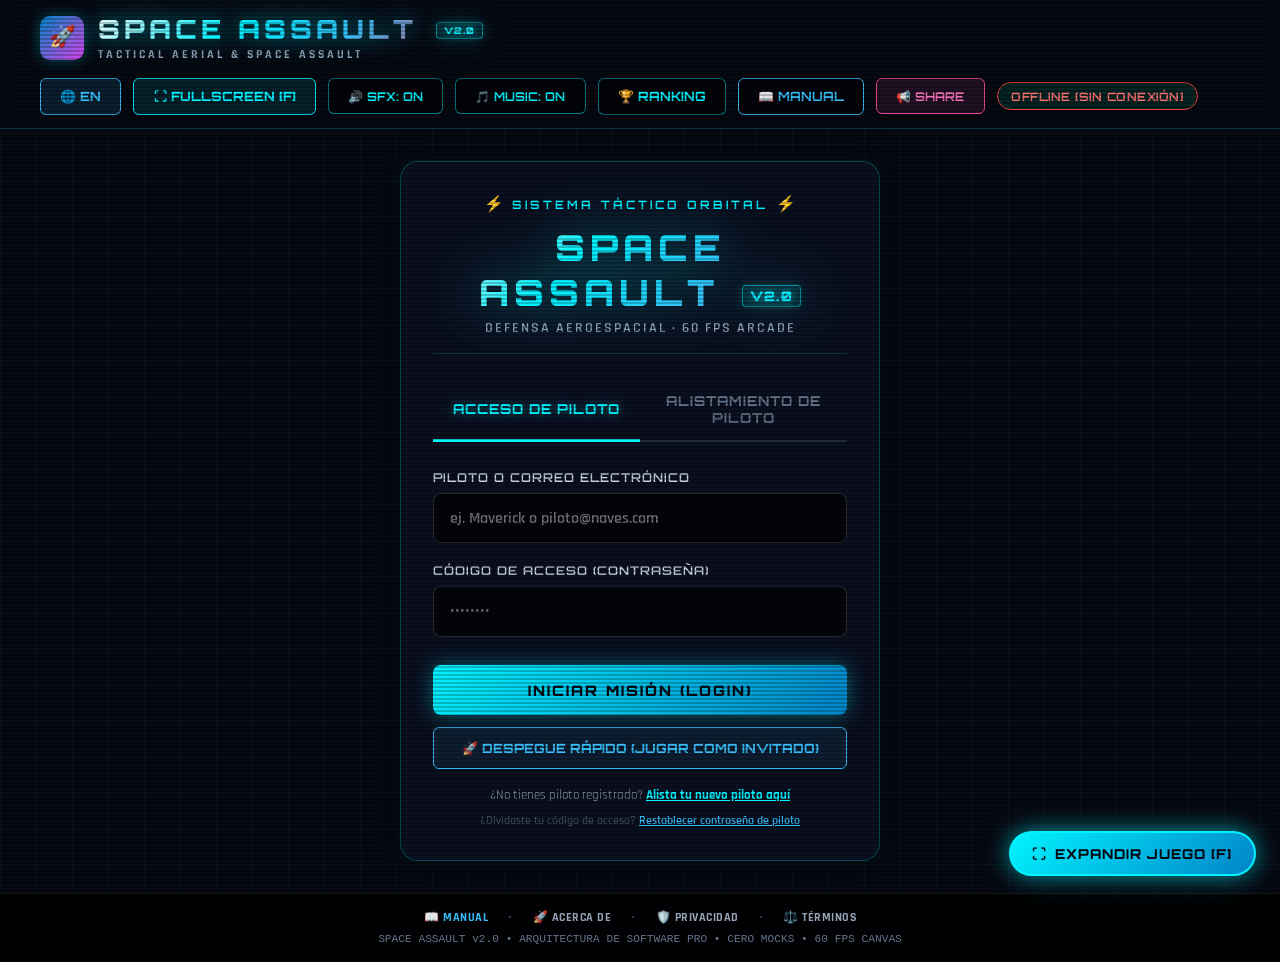
==== frontend/index.html @ 699cbadd "fix(crazygames): clean asset paths without query strings, hide external ads and login on CrazyGames," ====
<!DOCTYPE html>
<html lang="es">
<head>
  <meta charset="UTF-8">
  <meta name="viewport" content="width=device-width, initial-scale=1.0">
  <title>Space Assault v2.0 - Tactical Aerial & Space Combat</title>
  
  <!-- Redes publicitarias externas (AdSense y Monetag: estrictamente condicionadas a dominio propio, NUNCA en CrazyGames) -->
  <script type="text/javascript">
    (function() {
      var isOwnSite = window.location.hostname.includes("onrender.com") || 
                      window.location.hostname === "localhost" || 
                      window.location.hostname === "127.0.0.1";
      if (!isOwnSite) return;

      // 1. Google AdSense dinámico (solo en web propia)
      var sAd = document.createElement("script");
      sAd.async = true;
      sAd.src = "https://pagead2.googlesyndication.com/pagead/js/adsbygoogle.js?client=ca-pub-6261859133501243";
      sAd.crossOrigin = "anonymous";
      document.head.appendChild(sAd);

      // 2. Monetag SDK Programático con cola asíncrona (solo en web propia)
      function initMonetagHandler(zoneId) {
        var sdkName = "show_" + zoneId;
        var queue = [];
        var isLoaded = false;

        window[sdkName] = function(options) {
          if (typeof window[sdkName + "_raw"] === "function") {
            return window[sdkName + "_raw"](options);
          }
          return new Promise(function(resolve, reject) {
            if (isLoaded && typeof window[sdkName + "_raw"] !== "function") {
              return reject(new Error("Monetag no disponible"));
            }
            queue.push([options, resolve, reject]);
          });
        };

        var script = document.createElement("script");
        script.src = "https://yoszi.com/sdk.js";
        script.dataset.zone = zoneId;
        script.dataset.sdk = sdkName + "_raw";
        script.async = true;
        script.setAttribute("data-cfasync", "false");

        var onDone = function() {
          isLoaded = true;
          var rawFn = window[sdkName + "_raw"];
          while (queue.length > 0) {
            var item = queue.shift();
            if (typeof rawFn === "function") {
              rawFn(item[0]).then(item[1]).catch(item[2]);
            } else {
              item[2](new Error("Monetag no listo"));
            }
          }
        };

        script.addEventListener("load", onDone);
        script.addEventListener("error", onDone);
        document.head.appendChild(script);
      }

      initMonetagHandler("12128966");

      var sMulti = document.createElement("script");
      sMulti.src = "https://quge5.com/88/tag.min.js";
      sMulti.dataset.zone = "302008";
      sMulti.async = true;
      sMulti.setAttribute("data-cfasync", "false");
      document.head.appendChild(sMulti);

      var sVig = document.createElement("script");
      sVig.src = "https://n6wxm.com/vignette.min.js";
      sVig.dataset.zone = "12128966";
      sVig.async = true;
      sVig.setAttribute("data-cfasync", "false");
      document.head.appendChild(sVig);
    })();
  </script>

  <!-- Estilos Sci-Fi Arcade 100% autosuficientes (Ruta relativa estática limpia sin query params) -->
  <link rel="stylesheet" href="css/style.css">

  <!-- CrazyGames HTML5 SDK v3 Oficial (Detección estática inmediata requerida por CrazyGames QA) -->
  <script src="https://sdk.crazygames.com/crazygames-sdk-v3.js"></script>
  <script type="text/javascript">
    window.addEventListener("DOMContentLoaded", async function() {
      if (window.CrazyGames && window.CrazyGames.SDK) {
        try {
          await window.CrazyGames.SDK.init();
          console.log("[CrazyGames SDK v3] Inicializado exitosamente.");
        } catch (e) {
          console.log("[CrazyGames SDK v3] Inicialización en entorno de prueba:", e);
        }
      }
    });
  </script>

  <!-- GameDistribution HTML5 SDK Oficial (Solo activo en la red de GameDistribution o embebidos externos) -->
  <script type="text/javascript">
    (function() {
      var isOwnSite = window.location.hostname.includes("onrender.com") || 
                      window.location.hostname === "localhost" || 
                      window.location.hostname === "127.0.0.1";
      var isCrazyGames = window.location.hostname.includes("crazygames") || 
                         window.location.search.includes("cg=1");
      
      // En GameDistribution activamos el SDK de GD (nunca en CrazyGames ni web propia)
      if (!isOwnSite && !isCrazyGames && (window.location.search.includes("gd=1") || window.location.hostname.includes("gamedistribution"))) {
        window["GD_OPTIONS"] = {
          "gameId": "d49c747be6564b50b1e93571d8b0ad58",
          "onEvent": function(event) {
            switch (event.name) {
              case "SDK_GAME_START":
                console.log("[GameDistribution] Reanudar audio y juego");
                break;
              case "SDK_GAME_PAUSE":
                console.log("[GameDistribution] Pausar juego durante anuncio");
                break;
              case "SDK_READY":
                console.log("[GameDistribution] SDK listo");
                break;
            }
          }
        };
        (function(d, s, id) {
          var js, fjs = d.getElementsByTagName(s)[0];
          if (d.getElementById(id)) return;
          js = d.createElement(s);
          js.id = id;
          js.src = "https://html5.api.gamedistribution.com/main.min.js";
          fjs.parentNode.insertBefore(js, fjs);
        }(document, 'script', 'gamedistribution-jssdk'));
      }
    })();
  </script>
</head>
<body>
  <div class="scanlines"></div>

  <!-- Header / Barra Superior -->
  <header class="main-header">
    <div class="header-inner">
      <div class="brand-wrapper">
        <div class="brand-icon">🚀</div>
        <div>
          <h1 class="brand-title">SPACE ASSAULT <span class="game-version-badge">v2.0</span></h1>
          <p class="brand-subtitle">TACTICAL AERIAL & SPACE ASSAULT</p>
        </div>
      </div>

      <div class="header-actions">
        <button id="btn-lang-toggle" class="btn-cyber-outline" style="border-color: #38bdf8; color: #38bdf8; font-weight: 800; background: rgba(56, 189, 248, 0.12);" title="Switch Language / Cambiar Idioma">
          🌐 <span id="current-lang-text">EN</span>
        </button>
        <button id="btn-fullscreen-header" class="btn-cyber-outline" style="border-color: #00f3ff; color: #00f3ff; font-weight: 800; background: rgba(0, 243, 255, 0.1);" title="Toggle Fullscreen (Key F or F11)" data-i18n="btn_fullscreen">
          ⛶ FULLSCREEN [F]
        </button>
        <button id="btn-audio-toggle" class="btn-cyber-outline" style="font-size: 0.75rem;" title="Toggle SFX">
          🔊 SFX: ON
        </button>
        <button id="btn-music-toggle" class="btn-cyber-outline" style="font-size: 0.75rem;" title="Toggle Music">
          🎵 MUSIC: ON
        </button>
        <button id="btn-open-leaderboard" class="btn-cyber-outline" data-i18n="btn_leaderboard">
          🏆 RANKING
        </button>
        <button id="btn-open-help" class="btn-cyber-outline" style="border-color: #38bdf8; color: #38bdf8;" title="Tactical Manual & Architecture" data-i18n="btn_help">
          📖 MANUAL
        </button>
        <button id="btn-open-share" class="btn-cyber-outline" style="border-color: #ec4899; color: #f472b6; font-size: 0.75rem; font-weight: 700; background: rgba(236, 72, 153, 0.12);" title="Share Space Assault" data-i18n="btn_share">
          📢 SHARE
        </button>
        <span id="server-status-badge" class="badge-status" data-i18n="server_online">
          ONLINE [READY]
        </span>
      </div>
    </div>
  </header>

  <!-- Contenido Central -->
  <main class="main-content">

    <!-- Notificador de Alertas -->
    <div id="alert-box" class="alert-box alert-error hidden">
      <span style="font-size: 1.25rem;">⚠️</span>
      <span id="alert-message">Mensaje del sistema</span>
    </div>

    <!-- VISTA 1: Formularios de Login y Registro -->
    <section id="auth-container" class="cyber-card cyber-card-auth">
      <!-- Banner Titular Elegante Space Assault -->
      <div style="text-align: center; margin-bottom: 1.5rem; padding-bottom: 1rem; border-bottom: 1px solid rgba(0, 243, 255, 0.15);">
        <div style="display: inline-flex; align-items: center; gap: 0.5rem; margin-bottom: 0.35rem;">
          <span style="font-size: 1rem; color: #00f3ff;">⚡</span>
          <span style="font-family: 'Orbitron', monospace; font-size: 0.72rem; letter-spacing: 3px; color: #00f3ff; text-transform: uppercase; font-weight: 700;">SISTEMA TÁCTICO ORBITAL</span>
          <span style="font-size: 1rem; color: #00f3ff;">⚡</span>
        </div>
        <h2 style="font-family: 'Orbitron', monospace; font-size: 2.25rem; font-weight: 900; letter-spacing: 5px; text-transform: uppercase; background: linear-gradient(135deg, #ffffff 0%, #00f3ff 35%, #38bdf8 70%, #f43f5e 100%); -webkit-background-clip: text; -webkit-text-fill-color: transparent; filter: drop-shadow(0 0 25px rgba(0, 243, 255, 0.55)); margin: 0.25rem 0;">
          SPACE ASSAULT <span class="game-version-badge" style="font-size: 0.82rem; vertical-align: middle;">v1.7</span>
        </h2>
        <p style="font-family: 'Rajdhani', sans-serif; font-size: 0.9rem; color: #94a3b8; letter-spacing: 2px; font-weight: 600;">
          DEFENSA AEROESPACIAL · 60 FPS ARCADE
        </p>
      </div>

      <div class="tabs-header">
        <button id="tab-login" class="tab-btn active">Acceso de Piloto</button>
        <button id="tab-register" class="tab-btn">Alistamiento de Piloto</button>
      </div>

      <!-- Formulario Login -->
      <form id="form-login">
        <div class="form-group">
          <label class="form-label" for="login-identifier">Piloto o Correo Electrónico</label>
          <input 
            type="text" 
            id="login-identifier" 
            class="form-input" 
            required 
            placeholder="ej. Maverick o piloto@naves.com"
          >
        </div>

        <div class="form-group">
          <label class="form-label" for="login-password">Código de Acceso (Contraseña)</label>
          <input 
            type="password" 
            id="login-password" 
            class="form-input" 
            required 
            placeholder="••••••••"
          >
        </div>

        <button type="submit" class="btn-cyber-primary" style="margin-top: 0.5rem;">
          INICIAR MISIÓN (LOGIN)
        </button>

        <button type="button" id="btn-guest-play" class="btn-cyber-outline" style="border-color: #38bdf8; color: #38bdf8; width: 100%; margin-top: 0.75rem; padding: 0.75rem; font-weight: 800; background: rgba(56, 189, 248, 0.08);" title="Jugar directamente como Cadete Invitado sin registro">
          🚀 DESPEGUE RÁPIDO (JUGAR COMO INVITADO)
        </button>
        <p style="text-align: center; margin-top: 1.15rem; font-size: 0.82rem; color: #94a3b8;">
          ¿No tienes piloto registrado? 
          <a href="javascript:void(0)" id="link-goto-register" style="color: #00f3ff; text-decoration: underline; font-weight: 700; cursor: pointer;">
            Alista tu nuevo piloto aquí
          </a>
        </p>
        <p style="text-align: center; margin-top: 0.5rem; font-size: 0.78rem; color: #64748b;">
          ¿Olvidaste tu código de acceso? 
          <a href="javascript:void(0)" id="link-open-forgot-pwd" style="color: #38bdf8; text-decoration: underline; font-weight: 600; cursor: pointer;">
            Restablecer contraseña de piloto
          </a>
        </p>
      </form>

      <!-- Formulario Registro -->
      <form id="form-register" class="hidden">
        <div class="form-group">
          <label class="form-label" for="reg-username">Identificador de Combate (Piloto)</label>
          <input 
            type="text" 
            id="reg-username" 
            class="form-input" 
            required 
            minlength="3"
            placeholder="ej. starshoulder o Maverick"
          >
        </div>

        <div class="form-group">
          <label class="form-label" for="reg-email">Frecuencia de Correo (Opcional)</label>
          <input 
            type="email" 
            id="reg-email" 
            class="form-input" 
            placeholder="piloto@naves.space (opcional)"
          >
        </div>

        <div class="form-row">
          <div class="form-group">
            <label class="form-label" for="reg-password">Contraseña</label>
            <input 
              type="password" 
              id="reg-password" 
              class="form-input" 
              required 
              minlength="6" 
              placeholder="Mínimo 6 caracteres"
            >
          </div>
          <div class="form-group">
            <label class="form-label" for="reg-password-confirm">Confirmar</label>
            <input 
              type="password" 
              id="reg-password-confirm" 
              class="form-input" 
              required 
              minlength="6" 
              placeholder="Repite contraseña"
            >
          </div>
        </div>

        <button type="submit" class="btn-cyber-secondary" style="margin-top: 0.5rem;">
          COMPLETAR ALISTAMIENTO (CREAR PILOTO)
        </button>
        <p style="text-align: center; margin-top: 1.15rem; font-size: 0.82rem; color: #94a3b8;">
          ¿Ya tienes piloto registrado? 
          <a href="javascript:void(0)" id="link-goto-login" style="color: #ec4899; text-decoration: underline; font-weight: 700; cursor: pointer;">
            Accede al hangar aquí
          </a>
        </p>
      </form>
    </section>

    <!-- VISTA 2: Hangar / Lobby Autenticado -->
    <section id="lobby-container" class="cyber-card hidden">
      <div style="display: flex; justify-content: space-between; align-items: center; border-bottom: 1px solid rgba(255,255,255,0.1); padding-bottom: 1rem; margin-bottom: 1.5rem; flex-wrap: wrap; gap: 1rem;">
        <div>
          <span style="font-size: 0.72rem; color: #34d399; font-family: monospace; letter-spacing: 1px;">● SESIÓN ACTIVA EN BASE DE DATOS SQLITE</span>
          <h2 style="font-family: 'Orbitron', monospace; font-size: 1.75rem; color: #ffffff; margin-top: 0.25rem; letter-spacing: 2px;">SPACE ASSAULT <span class="game-version-badge">v1.7</span> · HANGAR DE COMBATE</h2>
        </div>
        <div style="display: flex; gap: 0.75rem; align-items: center; flex-wrap: wrap;">
          <button id="btn-open-change-password" class="btn-cyber-outline" style="border-color: #38bdf8; color: #38bdf8; font-size: 0.78rem;">
            🔑 CAMBIAR CONTRASEÑA
          </button>
          <button id="btn-open-delete-account" class="btn-cyber-outline" style="border-color: #ef4444; color: #f87171; font-size: 0.78rem;">
            ⚠️ DARSE DE BAJA
          </button>
          <button id="btn-logout" class="btn-cyber-danger">
            CERRAR SESIÓN
          </button>
        </div>
      </div>

      <!-- Tarjetas de datos del piloto -->
      <div style="display: grid; grid-template-columns: repeat(auto-fit, minmax(220px, 1fr)); gap: 1rem; margin-bottom: 1.25rem;">
        <div style="background: rgba(0,0,0,0.5); border: 1px solid #1e293b; border-radius: 10px; padding: 1rem;">
          <p style="font-size: 0.7rem; color: #64748b; font-family: monospace;">INDICATIVO DE PILOTO</p>
          <p id="pilot-name" style="font-size: 1.25rem; font-family: 'Orbitron', monospace; font-weight: bold; color: #00f3ff; margin-top: 0.25rem;">CARGANDO...</p>
        </div>
        <div style="background: rgba(0,0,0,0.5); border: 1px solid #1e293b; border-radius: 10px; padding: 1rem;">
          <p style="font-size: 0.7rem; color: #64748b; font-family: monospace;">FRECUENCIA DE ENLACE</p>
          <p id="pilot-email" style="font-size: 0.95rem; font-family: monospace; color: #cbd5e1; margin-top: 0.5rem; overflow: hidden; text-overflow: ellipsis;">CARGANDO...</p>
        </div>
        <div style="background: rgba(0,0,0,0.5); border: 1px solid #1e293b; border-radius: 10px; padding: 1rem;">
          <p style="font-size: 0.7rem; color: #64748b; font-family: monospace;">FECHA DE ALTA EN BD</p>
          <p id="pilot-joined" style="font-size: 0.95rem; font-family: monospace; color: #34d399; margin-top: 0.5rem;">CARGANDO...</p>
        </div>
      </div>

      <!-- Resumen Estadístico de Carrera Militar en SQLite -->
      <div id="pilot-stats-panel" style="display: grid; grid-template-columns: repeat(auto-fit, minmax(130px, 1fr)); gap: 0.75rem; margin-bottom: 1.75rem;">
        <div style="background: rgba(0,0,0,0.35); border: 1px solid #1e293b; border-radius: 8px; padding: 0.75rem; text-align: center;">
          <p style="font-size: 0.65rem; color: #64748b; font-family: monospace;">MISIONES</p>
          <p id="stat-missions" style="font-size: 1.15rem; font-family: 'Orbitron', monospace; font-weight: bold; color: #38bdf8; margin-top: 0.2rem;">0</p>
        </div>
        <div style="background: rgba(0,0,0,0.35); border: 1px solid #1e293b; border-radius: 8px; padding: 0.75rem; text-align: center;">
          <p style="font-size: 0.65rem; color: #64748b; font-family: monospace;">RÉCORD PUNTOS</p>
          <p id="stat-best-score" style="font-size: 1.15rem; font-family: 'Orbitron', monospace; font-weight: bold; color: #34d399; margin-top: 0.2rem;">0</p>
        </div>
        <div style="background: rgba(0,0,0,0.35); border: 1px solid #1e293b; border-radius: 8px; padding: 0.75rem; text-align: center;">
          <p style="font-size: 0.65rem; color: #64748b; font-family: monospace;">ENEMIGOS ABATIDOS</p>
          <p id="stat-enemies" style="font-size: 1.15rem; font-family: 'Orbitron', monospace; font-weight: bold; color: #f43f5e; margin-top: 0.2rem;">0</p>
        </div>
        <div style="background: rgba(0,0,0,0.35); border: 1px solid #1e293b; border-radius: 8px; padding: 0.75rem; text-align: center;">
          <p style="font-size: 0.65rem; color: #64748b; font-family: monospace;">JEFES DESTRUIDOS</p>
          <p id="stat-bosses" style="font-size: 1.15rem; font-family: 'Orbitron', monospace; font-weight: bold; color: #fbbf24; margin-top: 0.2rem;">0</p>
        </div>
        <div style="background: rgba(0,0,0,0.35); border: 1px solid #1e293b; border-radius: 8px; padding: 0.75rem; text-align: center;">
          <p style="font-size: 0.65rem; color: #64748b; font-family: monospace;">VICTORIAS FINALES</p>
          <p id="stat-victories" style="font-size: 1.15rem; font-family: 'Orbitron', monospace; font-weight: bold; color: #d946ef; margin-top: 0.2rem;">0</p>
        </div>
        <div style="background: rgba(0,0,0,0.35); border: 1px solid #1e293b; border-radius: 8px; padding: 0.75rem; text-align: center;">
          <p style="font-size: 0.65rem; color: #64748b; font-family: monospace;">VIDAS DE COMBATE</p>
          <p id="stat-lives" style="font-size: 1.15rem; font-family: 'Orbitron', monospace; font-weight: bold; color: #f43f5e; margin-top: 0.2rem;">5</p>
        </div>
      </div>

      <!-- Banner Táctico de Reclutamiento / Compartir en Redes -->
      <div class="cyber-share-lobby-banner" style="margin-bottom: 1.5rem; padding: 1.15rem 1.35rem; background: linear-gradient(135deg, rgba(236, 72, 153, 0.12), rgba(15, 23, 42, 0.85)); border: 1px solid rgba(236, 72, 153, 0.35); border-radius: 12px; display: flex; justify-content: space-between; align-items: center; gap: 1rem; flex-wrap: wrap;">
        <div style="display: flex; align-items: center; gap: 0.85rem; max-width: 600px;">
          <div style="font-size: 1.85rem; min-width: 48px; height: 48px; background: rgba(236, 72, 153, 0.15); border: 1px solid rgba(236, 72, 153, 0.4); border-radius: 10px; display: flex; align-items: center; justify-content: center;">
            📡
          </div>
          <div>
            <div style="display: flex; align-items: center; gap: 0.6rem; flex-wrap: wrap;">
              <h4 style="font-family: 'Orbitron', monospace; font-size: 0.95rem; color: #f472b6; font-weight: bold; letter-spacing: 1px; margin: 0;">
                TRANSMISIÓN DE RECLUTAMIENTO · REDES SOCIALES
              </h4>
              <span id="lobby-share-badge" style="font-size: 0.65rem; font-family: monospace; font-weight: 800; padding: 2px 7px; border-radius: 4px; border: 1px solid #10b981; background: rgba(16, 185, 129, 0.2); color: #34d399;">
                🎁 +5 VIDAS DISPONIBLES
              </span>
            </div>
            <p style="font-size: 0.82rem; font-family: 'Rajdhani', sans-serif; font-weight: 600; color: #cbd5e1; margin-top: 0.25rem;">
              Recomienda Space Assault con tus amigos en <b>Facebook, Instagram, X, WhatsApp o Telegram</b> y recibe <b>+5 VIDAS cada 24 horas</b>.
            </p>
          </div>
        </div>
        <button id="btn-lobby-open-share" class="btn-cyber-primary" style="background: linear-gradient(135deg, #ec4899, #8b5cf6); border-color: #ec4899; padding: 0.65rem 1.25rem; font-size: 0.8rem; font-weight: 800; white-space: nowrap;">
          📢 RECLUTAR Y GANAR VIDAS ➔
        </button>
      </div>

      <!-- Banner de despliegue a la selección de nave -->
      <div style="background: linear-gradient(135deg, rgba(2, 132, 199, 0.25), rgba(7, 9, 19, 0.8)); border: 1px solid rgba(0, 243, 255, 0.4); border-radius: 12px; padding: 1.5rem; display: flex; justify-content: space-between; align-items: center; gap: 1rem; flex-wrap: wrap; margin-bottom: 2rem;">
        <div>
          <h3 style="font-family: 'Orbitron', monospace; font-size: 1.15rem; color: #38bdf8; font-weight: bold;">SELECCIÓN DE NAVE Y PREPARACIÓN DE MISIÓN</h3>
          <p style="font-size: 0.85rem; color: #94a3b8; margin-top: 0.35rem;">Elige una de las 5 naves de combate con sus armas personalizadas y habilidades únicas para iniciar la campaña.</p>
        </div>
        <button id="btn-go-to-ships" class="btn-cyber-primary" style="width: auto; padding: 0.85rem 1.75rem;">
          SELECCIONAR NAVE ➔
        </button>
      </div>

      <!-- Verificación JWT -->
      <div style="background: rgba(0,0,0,0.4); border: 1px solid #1e293b; border-radius: 10px; padding: 1rem; font-size: 0.8rem; font-family: monospace; display: flex; flex-direction: column; gap: 0.5rem;">
        <div style="display: flex; justify-content: space-between; align-items: center; flex-wrap: wrap; gap: 0.5rem;">
          <span style="color: #94a3b8;">Verificación criptográfica de token JWT contra SQLite:</span>
          <button id="btn-verify-session" class="btn-cyber-outline" style="padding: 0.35rem 0.85rem; font-size: 0.75rem;">
            Verificar /api/auth/me
          </button>
        </div>
        <div id="verify-result" style="color: #64748b;"></div>
      </div>
    </section>

    <!-- VISTA 3: Selector de las 5 Naves -->
    <section id="ship-select-container" class="cyber-card hidden">
      <div style="display: flex; justify-content: space-between; align-items: center; border-bottom: 1px solid rgba(255,255,255,0.1); padding-bottom: 1rem; margin-bottom: 1.5rem; flex-wrap: wrap; gap: 1rem;">
        <div>
          <h2 style="font-family: 'Orbitron', monospace; font-size: 1.5rem; color: #ffffff;">CATÁLOGO DE NAVES DE COMBATE</h2>
          <p style="font-size: 0.75rem; color: #64748b; font-family: monospace; margin-top: 0.25rem;">SELECCIONA TU VEHÍCULO SEGÚN SU ARMA Y HABILIDAD ESPECIAL</p>
        </div>
        <button id="btn-back-to-lobby" class="btn-cyber-outline">
          ⬅ VOLVER AL HANGAR
        </button>
      </div>

      <div id="ships-grid" class="ships-grid">
        <!-- Renderizado dinámico desde SQLite vía API -->
      </div>
    </section>

    <!-- VISTA 4: Selector de las 5 Fases -->
    <section id="stage-select-container" class="cyber-card hidden">
      <div style="display: flex; justify-content: space-between; align-items: center; border-bottom: 1px solid rgba(255,255,255,0.1); padding-bottom: 1rem; margin-bottom: 1.5rem; flex-wrap: wrap; gap: 1rem;">
        <div>
          <h2 style="font-family: 'Orbitron', monospace; font-size: 1.5rem; color: #ffffff;">MAPA DE OPERACIONES (5 FASES)</h2>
          <p style="font-size: 0.75rem; color: #64748b; font-family: monospace; margin-top: 0.25rem;">DESBLOQUEO SECUENCIAL OBLIGATORIO: DERROTA AL JEFE PREVIO PARA AVANZAR</p>
        </div>
        <button id="btn-back-to-ships" class="btn-cyber-outline">
          ⬅ CAMBIAR DE NAVE
        </button>
      </div>

      <div id="stages-list" style="display: flex; flex-direction: column; gap: 1rem;">
        <!-- Renderizado dinámico según progreso del piloto -->
      </div>
    </section>

    <!-- VISTA 5: Puesto de Combate (Canvas 60 FPS + HUD) -->
    <section id="battle-container" class="battle-wrapper hidden">
      <!-- HUD Táctico Superior -->
      <div class="hud-bar">
        <!-- Salud, Nave y Fase Actual -->
        <div style="min-width: 150px;">
          <div style="display: flex; justify-content: space-between; align-items: center; font-size: 0.65rem; font-family: monospace; color: #94a3b8; margin-bottom: 0.25rem; gap: 0.5rem;">
            <div style="display: flex; align-items: center; gap: 0.35rem; overflow: hidden;">
              <span id="hud-ship-name" style="color: #38bdf8; font-weight: bold; overflow: hidden; text-overflow: ellipsis; white-space: nowrap;">NAVE</span>
              <span id="hud-stage-badge" style="font-family: 'Orbitron', monospace; font-size: 0.62rem; color: #fbbf24; font-weight: 800; border: 1px solid rgba(251, 191, 36, 0.4); padding: 1px 5px; border-radius: 3px; background: rgba(251, 191, 36, 0.15); white-space: nowrap;">FASE 1</span>
            </div>
            <span id="hud-health-text" style="color: #34d399; font-weight: bold;">100 / 100</span>
          </div>
          <div style="width: 100%; height: 10px; background: #0f172a; border-radius: 9999px; overflow: hidden; border: 1px solid #334155;">
            <div id="hud-health-bar" style="height: 100%; width: 100%; background: linear-gradient(90deg, #10b981, #00f3ff); transition: width 0.15s ease;"></div>
          </div>
        </div>

        <!-- Vidas de Combate del Jugador (5 Vidas Base + Bonos) -->
        <div style="text-align: center; min-width: 75px;">
          <span style="display: block; font-size: 0.62rem; font-family: monospace; color: #64748b; text-transform: uppercase;">VIDAS</span>
          <div style="display: flex; align-items: center; justify-content: center; gap: 0.3rem;">
            <span style="font-size: 0.95rem; filter: drop-shadow(0 0 6px rgba(244,63,94,0.7));">❤️</span>
            <span id="hud-lives-count" style="font-family: 'Orbitron', monospace; font-size: 1rem; font-weight: 900; color: #f43f5e; text-shadow: 0 0 8px rgba(244,63,94,0.6);">5</span>
          </div>
        </div>

        <!-- Nivel de Armas y Escudo de Mejora -->
        <div style="text-align: center;">
          <span style="display: block; font-size: 0.62rem; font-family: monospace; color: #64748b; text-transform: uppercase;">POTENCIA ARMAS</span>
          <span id="hud-weapon-level" style="font-family: 'Orbitron', monospace; font-size: 0.78rem; font-weight: bold; color: #38bdf8;">NV 1</span>
        </div>

        <!-- Bombas Tácticas de Pantalla Completa -->
        <div>
          <button id="btn-hud-bomb" class="btn-cyber-outline" style="padding: 0.28rem 0.65rem; font-size: 0.72rem; border-color: #f43f5e; color: #fda4af; display: flex; align-items: center; gap: 0.35rem;" title="Lanzar Bomba Táctica (Tecla B)">
            <span>💣 BOMBAS:</span>
            <span id="hud-bombs-count" style="font-family: 'Orbitron', monospace; font-weight: bold; color: #ffffff;">1</span>
            <span style="font-size: 0.62rem; color: #f43f5e; border: 1px solid rgba(244,63,94,0.4); padding: 1px 4px; border-radius: 3px;">[B]</span>
          </button>
        </div>

        <!-- Habilidad Especial -->
        <div style="text-align: center;">
          <span style="display: block; font-size: 0.62rem; font-family: monospace; color: #64748b; text-transform: uppercase;">HABILIDAD ESPECIAL</span>
          <span id="hud-special-status" style="font-family: 'Orbitron', monospace; font-size: 0.78rem; font-weight: bold; color: #34d399;">LISTO [E / SHIFT]</span>
        </div>

        <!-- Puntuación y Progreso -->
        <div style="display: flex; align-items: center; gap: 1rem;">
          <div style="text-align: right;">
            <span style="display: block; font-size: 0.62rem; font-family: monospace; color: #64748b; text-transform: uppercase;">PUNTUACIÓN</span>
            <span id="hud-score-text" style="font-family: 'Orbitron', monospace; font-size: 1.1rem; font-weight: bold; color: #38bdf8;">0</span>
          </div>

          <div style="min-width: 125px;">
            <div style="display: flex; justify-content: space-between; align-items: center; font-size: 0.62rem; font-family: monospace; color: #64748b;">
              <span>MISIÓN</span>
              <span id="hud-progress-pct" style="color: #38bdf8; font-weight: bold;">0%</span>
            </div>
            <div style="position: relative; width: 100%; height: 9px; background: #0f172a; border-radius: 9999px; overflow: hidden; border: 1px solid #334155; margin-top: 2px;">
              <div id="hud-stage-progress" style="height: 100%; width: 0%; background: linear-gradient(90deg, #38bdf8, #d946ef); transition: width 0.2s ease;"></div>
              <!-- Marca Sublíder al 40% -->
              <div style="position: absolute; left: 40%; top: 0; bottom: 0; width: 2px; background: #fbbf24; z-index: 2;" title="Sublíder de Fase (40%)"></div>
              <!-- Marca Boss Final al 85% -->
              <div style="position: absolute; left: 85%; top: 0; bottom: 0; width: 2px; background: #ff0055; z-index: 2;" title="Jefe Final de Área (85%)"></div>
            </div>
          </div>

          <button id="btn-battle-fullscreen" class="btn-cyber-outline" style="padding: 0.35rem 0.75rem; font-size: 0.75rem;" title="Alternar Pantalla Completa (Tecla F)">
            ⛶ PANTALLA COMPLETA [F]
          </button>

          <button id="btn-exit-battle" class="btn-cyber-danger" style="padding: 0.35rem 0.75rem;">
            ABORTAR
          </button>
        </div>
      </div>

      <!-- Pantalla Canvas del Juego -->
      <div class="canvas-container" style="position: relative;">
        <canvas id="game-canvas" width="800" height="600"></canvas>

        <!-- Overlay de Controles Táctiles para Móviles / Tablets -->
        <div id="mobile-touch-controls" class="mobile-touch-overlay">
          <!-- Botón Táctil Bomba (Abajo Izquierda) -->
          <button id="btn-touch-bomb" class="touch-action-btn touch-bomb-btn" type="button" title="Lanzar Bomba Táctica [B]">
            <span class="touch-btn-icon">💣</span>
            <span class="touch-btn-label">BOMBA</span>
            <span id="touch-bomb-badge" class="touch-btn-badge">1</span>
          </button>

          <!-- Botón Táctil Habilidad Especial (Abajo Derecha) -->
          <button id="btn-touch-special" class="touch-action-btn touch-special-btn" type="button" title="Activar Habilidad Especial [E]">
            <span class="touch-btn-icon">⚡</span>
            <span class="touch-btn-label">ESPECIAL</span>
            <span id="touch-special-badge" class="touch-btn-badge">LISTO</span>
          </button>

          <!-- Botón Táctil Pausa (Arriba Derecha) -->
          <button id="btn-touch-pause" class="touch-action-btn touch-pause-btn" type="button" title="Pausar Combate [P]">
            <span class="touch-btn-icon">⏸️</span>
          </button>
        </div>
      </div>

      <!-- Consejos de Control Multiplataforma -->
      <div style="margin-top: 0.75rem; display: flex; justify-content: center; gap: 1.25rem; font-size: 0.72rem; font-family: monospace; color: #64748b; flex-wrap: wrap; text-align: center;">
        <span>🎮 <b>WASD / Flechas / Ratón:</b> Mover</span>
        <span>🔥 <b>Espacio / Clic:</b> Disparar</span>
        <span>⚡ <b>Tecla E:</b> Habilidad</span>
        <span>💣 <b>Tecla B:</b> Bomba</span>
        <span>📱 <b>Móvil / Touch:</b> Desliza el dedo para mover (Disparo automático al tocar)</span>
        <span>⛶ <b>Tecla F:</b> Pantalla Completa</span>
      </div>
    </section>

  </main>

  <!-- MODAL: Leaderboard Mundial (SQLite) -->
  <div id="leaderboard-modal" class="modal-overlay hidden">
    <div class="modal-box">
      <div style="display: flex; justify-content: space-between; align-items: center; border-bottom: 1px solid rgba(255,255,255,0.1); padding-bottom: 0.75rem; margin-bottom: 1rem;">
        <h3 style="font-family: 'Orbitron', monospace; font-size: 1.15rem; color: #ffffff;">🏆 TABLA DE CLASIFICACIÓN MUNDIAL</h3>
        <button id="btn-close-leaderboard" style="background: none; border: none; color: #64748b; font-size: 1.25rem; cursor: pointer;">✕</button>
      </div>
      <div style="overflow-x: auto; max-height: 380px;">
        <table style="width: 100%; border-collapse: collapse; text-align: left; font-size: 0.8rem; font-family: monospace;">
          <thead>
            <tr style="border-bottom: 1px solid #1e293b; color: #94a3b8;">
              <th style="padding: 0.5rem;">POS</th>
              <th style="padding: 0.5rem;">PILOTO</th>
              <th style="padding: 0.5rem;">NAVE</th>
              <th style="padding: 0.5rem;">PUNTUACIÓN</th>
              <th style="padding: 0.5rem;">ALCANCE</th>
            </tr>
          </thead>
          <tbody id="leaderboard-body">
            <!-- Filas dinámicas -->
          </tbody>
        </table>
      </div>
    </div>
  </div>

  <!-- MODAL: Manual Táctico y Arquitectura Desplegable -->
  <div id="help-modal" class="modal-overlay hidden">
    <div class="modal-box" style="max-width: 920px; width: 95%; max-height: 88vh; display: flex; flex-direction: column; border-color: #38bdf8; box-shadow: 0 0 50px rgba(56, 189, 248, 0.35); padding: 1.25rem;">
      <div style="display: flex; justify-content: space-between; align-items: center; border-bottom: 1px solid rgba(56, 189, 248, 0.3); padding-bottom: 0.75rem; margin-bottom: 0.85rem; flex-wrap: wrap; gap: 0.5rem;">
        <div style="display: flex; align-items: center; gap: 0.5rem;">
          <span style="font-size: 1.35rem;">📖</span>
          <div>
            <h3 style="font-family: 'Orbitron', monospace; font-size: 1.15rem; color: #38bdf8; font-weight: bold; letter-spacing: 1px;">
              MANUAL TÁCTICO & ARQUITECTURA
            </h3>
            <p style="font-size: 0.68rem; color: #94a3b8; font-family: monospace;">GUÍA OFICIAL DE PILOTAJE, ARMAS, NAVEGACIÓN Y TECNOLOGÍA</p>
          </div>
        </div>
        <div style="display: flex; align-items: center; gap: 0.75rem;">
          <a href="./manual.html" target="_blank" class="btn-cyber-outline" style="font-size: 0.72rem; padding: 0.3rem 0.75rem; text-decoration: none; border-color: #38bdf8; color: #38bdf8;">
            ⛶ ABRIR EN OTRA PESTAÑA
          </a>
          <button id="btn-close-help" style="background: none; border: none; color: #94a3b8; font-size: 1.5rem; cursor: pointer; line-height: 1; padding: 0 0.4rem;">✕</button>
        </div>
      </div>

      <!-- Lector de Manual Integrado -->
      <div style="flex: 1; min-height: 520px; border-radius: 8px; border: 1px solid #1e293b; overflow: hidden; background: #090d16;">
        <iframe src="./manual.html" style="width: 100%; height: 100%; min-height: 520px; border: none; display: block;" title="Manual Táctico del Juego"></iframe>
      </div>
    </div>
  </div>

  <!-- MODAL: Cambio de Contraseña de Piloto -->
  <div id="change-password-modal" class="modal-overlay hidden">
    <div class="modal-box" style="max-width: 440px; border-color: #38bdf8; box-shadow: 0 0 45px rgba(56, 189, 248, 0.35);">
      <div style="display: flex; justify-content: space-between; align-items: center; border-bottom: 1px solid rgba(56, 189, 248, 0.3); padding-bottom: 0.75rem; margin-bottom: 1.25rem;">
        <h3 style="font-family: 'Orbitron', monospace; font-size: 1.15rem; color: #38bdf8; font-weight: bold; letter-spacing: 1px;">
          🔑 CAMBIO DE CONTRASEÑA
        </h3>
        <button id="btn-close-change-pwd" style="background: none; border: none; color: #94a3b8; font-size: 1.4rem; cursor: pointer;">✕</button>
      </div>

      <form id="form-change-password" style="display: flex; flex-direction: column; gap: 1rem; text-align: left;">
        <div id="change-pwd-alert" class="hidden" style="padding: 0.65rem 0.85rem; border-radius: 6px; font-size: 0.8rem; font-family: monospace;"></div>

        <div>
          <label style="display: block; font-size: 0.72rem; font-family: monospace; color: #94a3b8; margin-bottom: 0.35rem;">
            CONTRASEÑA ACTUAL
          </label>
          <input type="password" id="input-curr-pwd" required placeholder="Tu clave actual..." class="input-cyber" style="width: 100%; padding: 0.65rem; background: #0b1120; border: 1px solid #334155; border-radius: 6px; color: #fff; font-family: monospace;">
        </div>

        <div>
          <label style="display: block; font-size: 0.72rem; font-family: monospace; color: #94a3b8; margin-bottom: 0.35rem;">
            NUEVA CONTRASEÑA (MÍNIMO 6 CARACTERES)
          </label>
          <input type="password" id="input-new-pwd" required minlength="6" placeholder="Nueva clave segura..." class="input-cyber" style="width: 100%; padding: 0.65rem; background: #0b1120; border: 1px solid #334155; border-radius: 6px; color: #fff; font-family: monospace;">
        </div>

        <div>
          <label style="display: block; font-size: 0.72rem; font-family: monospace; color: #94a3b8; margin-bottom: 0.35rem;">
            CONFIRMAR NUEVA CONTRASEÑA
          </label>
          <input type="password" id="input-confirm-pwd" required minlength="6" placeholder="Repite la nueva clave..." class="input-cyber" style="width: 100%; padding: 0.65rem; background: #0b1120; border: 1px solid #334155; border-radius: 6px; color: #fff; font-family: monospace;">
        </div>

        <div style="display: flex; gap: 0.75rem; margin-top: 0.5rem;">
          <button type="button" id="btn-cancel-change-pwd" class="btn-cyber-outline" style="flex: 1; padding: 0.7rem;">
            CANCELAR
          </button>
          <button type="submit" id="btn-submit-change-pwd" class="btn-cyber-primary" style="flex: 1.5; padding: 0.7rem;">
            ACTUALIZAR CLAVE ➔
          </button>
        </div>
      </form>
    </div>
  </div>

  <!-- MODAL: Darse de Baja Voluntaria de Piloto -->
  <div id="delete-account-modal" class="modal-overlay hidden">
    <div class="modal-box" style="max-width: 440px; border-color: #ef4444; box-shadow: 0 0 45px rgba(239, 68, 68, 0.35);">
      <div style="display: flex; justify-content: space-between; align-items: center; border-bottom: 1px solid rgba(239, 68, 68, 0.3); padding-bottom: 0.75rem; margin-bottom: 1.25rem;">
        <h3 style="font-family: 'Orbitron', monospace; font-size: 1.15rem; color: #ef4444; font-weight: bold; letter-spacing: 1px;">
          ⚠️ DARSE DE BAJA
        </h3>
        <button id="btn-close-delete-acc" style="background: none; border: none; color: #94a3b8; font-size: 1.4rem; cursor: pointer;">✕</button>
      </div>

      <p style="font-size: 0.8rem; font-family: monospace; color: #cbd5e1; margin-bottom: 1rem; line-height: 1.4;">
        Esta acción es voluntaria y permanente. Se eliminará tu ficha de piloto, tus marcas en el ranking y tus fases desbloqueadas.
      </p>

      <form id="form-delete-account" style="display: flex; flex-direction: column; gap: 1rem; text-align: left;">
        <div id="delete-acc-alert" class="hidden" style="padding: 0.65rem 0.85rem; border-radius: 6px; font-size: 0.8rem; font-family: monospace;"></div>

        <div>
          <label style="display: block; font-size: 0.72rem; font-family: monospace; color: #94a3b8; margin-bottom: 0.35rem;">
            CONFIRMA TU CONTRASEÑA ACTUAL
          </label>
          <input type="password" id="input-del-acc-pwd" required placeholder="Introduce tu clave..." class="input-cyber" style="width: 100%; padding: 0.65rem; background: #0b1120; border: 1px solid #ef4444; border-radius: 6px; color: #fff; font-family: monospace;">
        </div>

        <div style="display: flex; gap: 0.75rem; margin-top: 0.5rem;">
          <button type="button" id="btn-cancel-delete-acc" class="btn-cyber-outline" style="flex: 1; padding: 0.7rem;">
            CANCELAR
          </button>
          <button type="submit" id="btn-submit-delete-acc" class="btn-cyber-danger" style="flex: 1.5; padding: 0.7rem;">
            CONFIRMAR BAJA ✕
          </button>
        </div>
      </form>
    </div>
  </div>

  <!-- MODAL: Restablecer Contraseña Olvidada -->
  <div id="forgot-password-modal" class="modal-overlay hidden">
    <div class="modal-box" style="max-width: 440px; border-color: #38bdf8; box-shadow: 0 0 45px rgba(56, 189, 248, 0.35);">
      <div style="display: flex; justify-content: space-between; align-items: center; border-bottom: 1px solid rgba(56, 189, 248, 0.3); padding-bottom: 0.75rem; margin-bottom: 1.25rem;">
        <h3 style="font-family: 'Orbitron', monospace; font-size: 1.15rem; color: #38bdf8; font-weight: bold; letter-spacing: 1px;">
          🔄 RECUPERACIÓN DE ACCESO
        </h3>
        <button id="btn-close-forgot-pwd" style="background: none; border: none; color: #94a3b8; font-size: 1.4rem; cursor: pointer;">✕</button>
      </div>

      <p style="font-size: 0.8rem; font-family: monospace; color: #cbd5e1; margin-bottom: 1rem; line-height: 1.4;">
        Introduce tu indicativo de piloto y el correo registrado para asignar una nueva contraseña de combate.
      </p>

      <form id="form-forgot-password" style="display: flex; flex-direction: column; gap: 1rem; text-align: left;">
        <div id="forgot-pwd-alert" class="hidden" style="padding: 0.65rem 0.85rem; border-radius: 6px; font-size: 0.8rem; font-family: monospace;"></div>

        <div>
          <label style="display: block; font-size: 0.72rem; font-family: monospace; color: #94a3b8; margin-bottom: 0.35rem;">
            INDICATIVO DE PILOTO
          </label>
          <input type="text" id="input-forgot-user" required placeholder="ej. starshoulder" class="input-cyber" style="width: 100%; padding: 0.65rem; background: #0b1120; border: 1px solid #334155; border-radius: 6px; color: #fff; font-family: monospace;">
        </div>

        <div>
          <label style="display: block; font-size: 0.72rem; font-family: monospace; color: #94a3b8; margin-bottom: 0.35rem;">
            CORREO REGISTRADO
          </label>
          <input type="email" id="input-forgot-email" required placeholder="ej. josedavidmontesino@gmail.com" class="input-cyber" style="width: 100%; padding: 0.65rem; background: #0b1120; border: 1px solid #334155; border-radius: 6px; color: #fff; font-family: monospace;">
        </div>

        <div>
          <label style="display: block; font-size: 0.72rem; font-family: monospace; color: #94a3b8; margin-bottom: 0.35rem;">
            NUEVA CONTRASEÑA (MÍNIMO 6 CARACTERES)
          </label>
          <input type="password" id="input-forgot-newpwd" required minlength="6" placeholder="Introduce tu nueva contraseña..." class="input-cyber" style="width: 100%; padding: 0.65rem; background: #0b1120; border: 1px solid #334155; border-radius: 6px; color: #fff; font-family: monospace;">
        </div>

        <div style="display: flex; gap: 0.75rem; margin-top: 0.5rem;">
          <button type="button" id="btn-cancel-forgot-pwd" class="btn-cyber-outline" style="flex: 1; padding: 0.7rem;">
            CANCELAR
          </button>
          <button type="submit" id="btn-submit-forgot-pwd" class="btn-cyber-primary" style="flex: 1.5; padding: 0.7rem;">
            GUARDAR CLAVE ➔
          </button>
        </div>
      </form>
    </div>
  </div>

  <!-- MODAL: Game Over -->
  <div id="game-over-modal" class="modal-overlay hidden">
    <div class="modal-box modal-gameover">
      <h3 style="font-family: 'Orbitron', monospace; font-size: 1.85rem; color: #ef4444; font-weight: 900; letter-spacing: 2px;">MISIÓN FALLIDA</h3>
      <p style="font-size: 0.75rem; font-family: monospace; color: #f87171; margin-top: 0.25rem; font-weight: bold;">💀 VIDAS AGOTADAS · CAMPAÑA REINICIADA DESDE FASE 1</p>

      <div style="margin: 1.5rem 0; padding: 1rem; background: rgba(0,0,0,0.5); border: 1px solid #1e293b; border-radius: 10px; font-family: monospace; font-size: 0.85rem; display: flex; flex-direction: column; gap: 0.5rem;">
        <div style="display: flex; justify-content: space-between;">
          <span style="color: #94a3b8;">Vidas Restantes:</span>
          <span style="color: #ef4444; font-weight: bold;">0 ❤️ (Agotadas)</span>
        </div>
        <div style="display: flex; justify-content: space-between;">
          <span style="color: #94a3b8;">Puntuación Final:</span>
          <span id="go-score" style="color: #38bdf8; font-weight: bold;">0</span>
        </div>
        <div style="display: flex; justify-content: space-between;">
          <span style="color: #94a3b8;">Enemigos Destruidos:</span>
          <span id="go-enemies" style="color: #ffffff; font-weight: bold;">0</span>
        </div>
        <div style="display: flex; justify-content: space-between;">
          <span style="color: #94a3b8;">Jefes Derrotados:</span>
          <span id="go-bosses" style="color: #ec4899; font-weight: bold;">0</span>
        </div>
        <p style="font-size: 0.7rem; color: #94a3b8; margin-top: 0.5rem;">⚠️ Al perder todas tus vidas, el progreso y armamento se reinician al principio.</p>
      </div>

      <!-- Opción Recompensada Voluntaria: Revivir con escudo al 100% -->
      <a id="btn-revive-rewarded" href="#revive-lives" class="btn-cyber-primary" style="background: linear-gradient(135deg, #059669, #10b981); border-color: #34d399; color: #ffffff; width: 100%; margin-bottom: 0.75rem; padding: 0.85rem; display: flex; align-items: center; justify-content: center; gap: 0.6rem; font-size: 0.88rem; font-weight: 900; box-shadow: 0 0 25px rgba(16, 185, 129, 0.4); cursor: pointer; text-decoration: none;" title="Ver anuncio voluntario para revivir con escudo al 100% y +2 vidas de rescate">
        <span>⚡</span> <span>REVIVIR NAVE CON ESCUDO AL 100% (+2 VIDAS)</span>
      </a>

      <div style="display: flex; gap: 0.75rem;">
        <button id="btn-restart-gameover" class="btn-cyber-primary" style="flex: 1; padding: 0.75rem;">
          🔄 REINICIAR DESDE FASE 1
        </button>
        <button id="btn-hangar-gameover" class="btn-cyber-outline" style="flex: 1; padding: 0.75rem;">
          HANGAR
        </button>
      </div>

      <button id="btn-share-gameover" class="btn-cyber-outline" style="border-color: #00f3ff; color: #00f3ff; width: 100%; margin-top: 0.75rem; padding: 0.65rem; display: flex; align-items: center; justify-content: center; gap: 0.5rem; font-size: 0.8rem; font-weight: 800; background: rgba(0, 243, 255, 0.08);" title="Compartir puntuación y desafiar amigos en redes">
        <span>📢</span> COMPARTIR MI RÉCORD Y DESAFIAR AMIGOS
      </button>
    </div>
  </div>

  <!-- MODAL: Victoria de Fase -->
  <div id="victory-modal" class="modal-overlay hidden">
    <div class="modal-box modal-victory" style="max-width: 580px;">
      <h3 id="vic-title" style="font-family: 'Orbitron', monospace; font-size: 1.85rem; color: #10b981; font-weight: 900; letter-spacing: 2px;">¡VICTORIA EN COMBATE!</h3>
      <p id="vic-stage" style="font-size: 0.75rem; font-family: monospace; color: #38bdf8; margin-top: 0.25rem; font-weight: bold;">FASE SUPERADA</p>

      <!-- Epílogo de Campaña (Solo visible al superar Fase 5) -->
      <div id="vic-epilogue-box" class="hidden" style="margin: 1.25rem 0; padding: 1.2rem; background: linear-gradient(135deg, rgba(16, 185, 129, 0.2), rgba(15, 23, 42, 0.85)); border: 1px solid #10b981; border-radius: 10px; text-align: left;">
        <span style="font-size: 0.72rem; font-family: 'Orbitron', monospace; color: #fbbf24; font-weight: bold; letter-spacing: 1px;">
          🎖️ TRANSMISIÓN DEL ALTO MANDO DE LA FEDERACIÓN:
        </span>
        <p style="font-size: 0.88rem; font-family: 'Rajdhani', sans-serif; font-weight: 600; color: #f8fafc; line-height: 1.5; margin-top: 0.5rem;">
          ¡Comandante, hazaña legendaria! Con la aniquilación del Super-Dreadnought 'Goliath Titán' y la caída del General Vektor, la red satelital de subyugación ha colapsado. Los cielos de América y el planeta entero están libres. Tu nombre queda inscrito como el As Definitivo en los anales de la historia.
        </p>
        <div style="margin-top: 0.75rem; display: flex; align-items: center; gap: 0.5rem; color: #34d399; font-size: 0.75rem; font-family: monospace; font-weight: bold;">
          <span>⭐ CONDECORACIÓN OTORGADA: CRUZ SUPREMA DE VICTORIA</span>
        </div>
      </div>

      <div style="margin: 1.25rem 0; padding: 1rem; background: rgba(0,0,0,0.5); border: 1px solid #1e293b; border-radius: 10px; font-family: monospace; font-size: 0.85rem; display: flex; flex-direction: column; gap: 0.5rem;">
        <div style="display: flex; justify-content: space-between;">
          <span style="color: #94a3b8;">Puntos de Batalla:</span>
          <span id="vic-score" style="color: #34d399; font-weight: bold;">0</span>
        </div>
        <div style="display: flex; justify-content: space-between;">
          <span style="color: #94a3b8;">Bajas Hostiles:</span>
          <span id="vic-enemies" style="color: #ffffff; font-weight: bold;">0</span>
        </div>
        <div style="display: flex; justify-content: space-between;">
          <span style="color: #94a3b8;">Jefes Neutralizados:</span>
          <span id="vic-bosses" style="color: #ec4899; font-weight: bold;">0</span>
        </div>
        <div id="vic-lives-bonus-box" style="display: flex; justify-content: space-between; align-items: center; background: rgba(16, 185, 129, 0.15); border: 1px solid rgba(16, 185, 129, 0.4); padding: 0.5rem 0.75rem; border-radius: 6px; margin-top: 0.25rem;">
          <span style="color: #34d399; font-weight: bold; font-size: 0.8rem;">🎁 Recompensa de Área:</span>
          <span id="vic-lives-reward-text" style="color: #34d399; font-weight: 800; font-family: monospace;">+1 VIDA EXTRA CONCEDIDA</span>
        </div>
        <p id="vic-unlocked-msg" style="font-size: 0.7rem; color: #34d399; margin-top: 0.5rem;">✔ Siguiente fase desbloqueada en SQLite.</p>
      </div>

      <div style="display: flex; gap: 0.75rem;">
        <a id="btn-next-victory" href="#next-stage" class="btn-cyber-primary" style="flex: 1; padding: 0.75rem; text-align: center; text-decoration: none; display: flex; align-items: center; justify-content: center; cursor: pointer;">
          SIGUIENTE FASE ➔
        </a>
        <button id="btn-hangar-victory" class="btn-cyber-outline" style="flex: 1; padding: 0.75rem;">
          HANGAR
        </button>
      </div>

      <button id="btn-share-victory" class="btn-cyber-outline" style="border-color: #10b981; color: #34d399; width: 100%; margin-top: 0.75rem; padding: 0.65rem; display: flex; align-items: center; justify-content: center; gap: 0.5rem; font-size: 0.8rem; font-weight: 800; background: rgba(16, 185, 129, 0.1);" title="Compartir victoria en redes sociales">
        <span>🏆</span> COMPARTIR MI VICTORIA EN REDES SOCIALES
      </button>
    </div>
  </div>

  <!-- MODAL: Centro de Comunicaciones Tácticas // Recomendar en Redes Sociales -->
  <div id="share-modal" class="modal-overlay hidden">
    <div class="modal-box modal-box-share">
      <!-- Encabezado del Modal -->
      <div style="display: flex; justify-content: space-between; align-items: flex-start; border-bottom: 1px solid rgba(236, 72, 153, 0.35); padding-bottom: 0.85rem; margin-bottom: 1rem;">
        <div>
          <div style="display: flex; align-items: center; gap: 0.5rem;">
            <span style="font-size: 1.25rem;">📡</span>
            <h3 style="font-family: 'Orbitron', monospace; font-size: 1.15rem; color: #f472b6; font-weight: 900; letter-spacing: 1px; margin: 0;">
              RECLUTAMIENTO & DIFUSIÓN
            </h3>
          </div>
          <span id="share-context-badge" style="display: inline-block; font-size: 0.65rem; font-family: monospace; font-weight: bold; padding: 2px 8px; border-radius: 4px; border: 1px solid rgba(0, 243, 255, 0.4); background: rgba(0, 243, 255, 0.12); color: #00f3ff; margin-top: 0.4rem; letter-spacing: 0.5px;">
            📡 RECLUTAMIENTO DE PILOTOS DE LA FEDERACIÓN
          </span>
        </div>
        <button id="btn-close-share" style="background: none; border: none; color: #94a3b8; font-size: 1.4rem; cursor: pointer; padding: 0.2rem 0.5rem; line-height: 1;" title="Cerrar ventana">✕</button>
      </div>

      <!-- Alerta de Bono Táctico (Gamificación) -->
      <div id="share-bonus-alert" class="hidden" style="margin-bottom: 1rem; padding: 0.65rem 0.85rem; border-radius: 8px; background: rgba(16, 185, 129, 0.15); border: 1px solid rgba(16, 185, 129, 0.5); color: #34d399; font-size: 0.78rem; font-family: monospace; font-weight: bold; text-align: center;">
        🎖️ ¡TRANSMISIÓN ENVIADA! Moral de combate y condecoración otorgada.
      </div>

      <!-- Previsualización / Edición del Mensaje -->
      <div class="share-message-box">
        <div style="display: flex; justify-content: space-between; align-items: center; margin-bottom: 0.4rem; font-size: 0.68rem; font-family: monospace; color: #38bdf8;">
          <span>TRANSMISIÓN DE COMBATE (EDITABLE)</span>
          <span style="color: #64748b;">PERSONALIZABLE</span>
        </div>
        <textarea id="share-custom-text" class="share-textarea" placeholder="Escribe tu mensaje para redes..."></textarea>
      </div>

      <!-- Grid de Redes Sociales -->
      <div class="social-share-grid">
        <!-- X / Twitter -->
        <button id="btn-share-x" class="social-btn social-btn-x" title="Compartir en X / Twitter">
          <span style="font-size: 1.1rem; font-weight: 900;">𝕏</span>
          <span>POSTEAR</span>
        </button>

        <!-- WhatsApp -->
        <button id="btn-share-whatsapp" class="social-btn social-btn-wa" title="Enviar por WhatsApp">
          <span style="font-size: 1.1rem;">💬</span>
          <span>WHATSAPP</span>
        </button>

        <!-- Facebook -->
        <button id="btn-share-facebook" class="social-btn social-btn-fb" title="Compartir en Facebook">
          <span style="font-size: 1.1rem; font-weight: 900;">f</span>
          <span>FACEBOOK</span>
        </button>

        <!-- Telegram -->
        <button id="btn-share-telegram" class="social-btn social-btn-tg" title="Compartir en Telegram">
          <span style="font-size: 1.1rem;">✈️</span>
          <span>TELEGRAM</span>
        </button>

        <!-- Instagram / Threads (Copiar Ficha) -->
        <button id="btn-share-instagram" class="social-btn social-btn-ig" title="Copiar Ficha Táctica para Historias de Instagram o Threads" style="grid-column: span 2;">
          <span style="font-size: 1.1rem;">📸</span>
          <span>HISTORIA INSTAGRAM / THREADS</span>
        </button>

        <!-- Botón Compartir Nativo (Móvil / Web Share) -->
        <button id="btn-share-native" class="social-btn social-btn-native" style="display: none;" title="Abrir menú de compartir de tu móvil">
          <span style="font-size: 1.15rem;">📱</span>
          <span>COMPARTIR DESDE TU DISPOSITIVO (TODAS LAS APPS)</span>
        </button>
      </div>

      <!-- Copia Rápida de Enlace Directo -->
      <div style="margin-top: 0.5rem;">
        <span style="display: block; font-size: 0.68rem; font-family: monospace; color: #64748b; margin-bottom: 0.35rem; text-transform: uppercase;">
          ENLACE DIRECTO AL JUEGO
        </span>
        <div class="share-copy-bar">
          <input type="text" id="share-url-input" class="share-copy-input" readonly value="https://space-assault.onrender.com">
          <button id="btn-copy-share-url" class="btn-cyber-outline" style="padding: 0.45rem 1rem; font-size: 0.75rem; font-weight: bold; white-space: nowrap; border-color: #00f3ff; color: #00f3ff;">
            📋 COPIAR ENLACE
          </button>
        </div>
      </div>
    </div>
  </div>


  <!-- MODAL: Briefing Táctico de Misión y Lore Coherente -->
  <div id="briefing-modal" class="modal-overlay hidden">
    <div class="modal-box modal-box-briefing" style="border-color: #00f3ff; box-shadow: 0 0 45px rgba(0, 243, 255, 0.35); max-width: 760px; max-height: 90vh; display: flex; flex-direction: column; padding: 1.25rem 1.5rem; overflow: hidden;">
      
      <!-- Encabezado Fijo Superior (No se pierde al scrollear) -->
      <div style="display: flex; justify-content: space-between; align-items: center; border-bottom: 1px solid rgba(0, 243, 255, 0.3); padding-bottom: 0.65rem; margin-bottom: 0.85rem; flex-shrink: 0;">
        <div>
          <span id="briefing-classification" style="font-size: 0.7rem; font-family: monospace; color: #34d399; letter-spacing: 1px; font-weight: bold;">
            CLASIFICACIÓN MILITAR DE COMBATE
          </span>
          <h3 id="briefing-operation-title" style="font-family: 'Orbitron', monospace; font-size: 1.35rem; color: #00f3ff; font-weight: bold; margin-top: 0.2rem;">
            OPERACIÓN MILITAR
          </h3>
        </div>
        <span id="briefing-threat-level" style="padding: 0.35rem 0.85rem; border-radius: 6px; font-size: 0.72rem; font-family: monospace; font-weight: bold; background: rgba(239,68,68,0.15); border: 1px solid rgba(239,68,68,0.4); color: #f87171;">
          AMENAZA: ALTA
        </span>
      </div>

      <!-- Contenedor Desplazable Central (Scrollable Body) con Scrollbar Cyber -->
      <div class="modal-scrollable-body" style="overflow-y: auto; padding-right: 0.5rem; flex: 1; min-height: 0;">

        <!-- Lore y Justificación Táctica -->
        <div style="background: rgba(0,0,0,0.6); padding: 1.15rem; border-radius: 12px; border: 1px solid #1e293b; margin-bottom: 1rem;">
          <span style="font-size: 0.72rem; font-family: 'Orbitron', monospace; color: #38bdf8; text-transform: uppercase; font-weight: bold; display: block; margin-bottom: 0.35rem;">
            📜 CONTEXTO ESTRATÉGICO Y LORE DE CAMPAÑA:
          </span>
          <p id="briefing-lore-text" style="font-size: 0.92rem; font-family: 'Rajdhani', sans-serif; font-weight: 600; color: #f1f5f9; line-height: 1.55;">
            Cargando justificación táctica...
          </p>
        </div>

        <!-- Objetivo Principal -->
        <div style="background: rgba(16, 185, 129, 0.1); border: 1px solid rgba(16, 185, 129, 0.3); padding: 0.75rem 1.15rem; border-radius: 10px; margin-bottom: 1rem;">
          <span style="font-size: 0.7rem; font-family: monospace; color: #34d399; text-transform: uppercase; font-weight: bold;">
            🎯 OBJETIVO PRIMARIO:
          </span>
          <p id="briefing-objective" style="font-size: 0.9rem; font-family: 'Rajdhani', sans-serif; font-weight: 700; color: #ffffff; margin-top: 0.2rem;">
            Objetivo de la misión...
          </p>
        </div>

        <!-- Inteligencia Visual sobre Subjefe y Jefe de Fase -->
        <div style="display: grid; grid-template-columns: 1fr 1fr; gap: 0.85rem; margin-bottom: 1rem; font-family: monospace; font-size: 0.75rem;">
          <!-- Tarjeta Sublíder con Holograma -->
          <div style="background: rgba(8, 20, 38, 0.75); border: 1px solid rgba(56, 189, 248, 0.35); padding: 0.75rem; border-radius: 8px; display: flex; gap: 0.75rem; align-items: center;">
            <div style="text-align: center; min-width: 90px;">
              <canvas id="briefing-subboss-canvas" width="90" height="75" style="background: radial-gradient(circle, rgba(56, 189, 248, 0.15) 0%, rgba(2, 6, 23, 0.85) 80%); border: 1px solid rgba(56, 189, 248, 0.35); border-radius: 6px;"></canvas>
              <span style="display: block; font-size: 0.6rem; color: #38bdf8; font-family: 'Orbitron', monospace; font-weight: bold; margin-top: 3px;">INTERCEPCIÓN 40%</span>
            </div>
            <div style="flex: 1; min-width: 0;">
              <span style="color: #38bdf8; font-weight: bold; font-family: 'Orbitron', monospace; font-size: 0.7rem; display: block; margin-bottom: 0.15rem;">SUBLÍDER DETECTADO</span>
              <h4 id="briefing-subboss-name" style="font-family: 'Orbitron', monospace; font-size: 0.82rem; color: #f1f5f9; margin-bottom: 0.25rem; white-space: nowrap; overflow: hidden; text-overflow: ellipsis;">AURORA-9</h4>
              <p id="briefing-subboss-intel" style="color: #cbd5e1; font-family: sans-serif; font-size: 0.74rem; line-height: 1.35;">Intel...</p>
            </div>
          </div>

          <!-- Tarjeta Jefe Final con Holograma -->
          <div style="background: rgba(38, 8, 20, 0.75); border: 1px solid rgba(255, 0, 85, 0.35); padding: 0.75rem; border-radius: 8px; display: flex; gap: 0.75rem; align-items: center;">
            <div style="text-align: center; min-width: 90px;">
              <canvas id="briefing-finalboss-canvas" width="90" height="75" style="background: radial-gradient(circle, rgba(255, 0, 85, 0.15) 0%, rgba(2, 6, 23, 0.85) 80%); border: 1px solid rgba(255, 0, 85, 0.35); border-radius: 6px;"></canvas>
              <span style="display: block; font-size: 0.6rem; color: #ff0055; font-family: 'Orbitron', monospace; font-weight: bold; margin-top: 3px;">OBJETIVO 85%</span>
            </div>
            <div style="flex: 1; min-width: 0;">
              <span style="color: #ff0055; font-weight: bold; font-family: 'Orbitron', monospace; font-size: 0.7rem; display: block; margin-bottom: 0.15rem;">JEFE SUPREMO DE ÁREA</span>
              <h4 id="briefing-finalboss-name" style="font-family: 'Orbitron', monospace; font-size: 0.82rem; color: #f1f5f9; margin-bottom: 0.25rem; white-space: nowrap; overflow: hidden; text-overflow: ellipsis;">GOLIATH APEX</h4>
              <p id="briefing-finalboss-intel" style="color: #cbd5e1; font-family: sans-serif; font-size: 0.74rem; line-height: 1.35;">Intel...</p>
            </div>
          </div>
        </div>

        <!-- Inteligencia sobre Escuadras Enemigas Progresivas -->
        <div id="briefing-squadron-box" style="background: rgba(15, 23, 42, 0.7); border: 1px solid rgba(56, 189, 248, 0.25); border-radius: 8px; padding: 0.85rem; margin-bottom: 1rem;">
          <div style="display: flex; justify-content: space-between; align-items: center; margin-bottom: 0.5rem;">
            <span style="font-family: 'Orbitron', monospace; font-size: 0.72rem; color: #38bdf8; font-weight: bold; letter-spacing: 0.5px;">
              👾 ESCUADRAS HOSTILES EN ESTA FASE (<span id="briefing-squadron-count">1</span> TIPOS ACTIVOS)
            </span>
            <span id="briefing-squadron-badge" style="font-size: 0.65rem; font-family: monospace; color: #fbbf24; background: rgba(245, 158, 11, 0.15); padding: 2px 7px; border-radius: 4px; border: 1px solid rgba(245, 158, 11, 0.3);">
              AMENAZA PROGRESIVA
            </span>
          </div>
          <div id="briefing-squadron-list" style="display: flex; flex-direction: column; gap: 0.45rem; max-height: none; overflow: visible; padding-right: 4px;">
            <!-- Generado dinámicamente según la fase -->
          </div>
        </div>

        <!-- ESPACIO DE PUBLICIDAD GOOGLE ADSENSE (INICIO DE MISIÓN) -->
        <div id="ad-briefing-slot" class="ad-slot-box" style="margin-bottom: 0.5rem;">
          <div style="display: flex; justify-content: space-between; align-items: center; margin-bottom: 0.35rem; font-family: monospace; font-size: 0.65rem; color: #64748b;">
            <span>📢 PUBLICIDAD PATROCINADA · GOOGLE ADSENSE</span>
            <span id="ad-launch-countdown" style="color: #38bdf8; display: none; font-weight: bold;">🚀 DESPEGUE EN <b id="ad-seconds-left">3</b>s...</span>
          </div>

          <!-- Contenedor Oficial Google AdSense -->
          <div class="ad-content-wrapper" style="min-height: 90px; background: rgba(15, 23, 42, 0.7); border: 1px dashed rgba(56, 189, 248, 0.35); border-radius: 8px; display: flex; align-items: center; justify-content: center; overflow: hidden; padding: 4px;">
            <ins class="adsbygoogle"
                 style="display:inline-block;width:100%;max-width:680px;height:90px;"
                 data-ad-client="ca-pub-6261859133501243"
                 data-ad-slot="1668600475"
                 data-ad-format="horizontal"
                 data-adtest="on"
                 data-full-width-responsive="true"></ins>

            <!-- Banner de previsualización mientras se configura el Client ID real -->
            <div class="ad-preview-banner" style="text-align: center; padding: 0.75rem;">
              <p style="font-family: 'Orbitron', monospace; font-size: 0.75rem; color: #38bdf8; font-weight: bold; letter-spacing: 1px;">
                [ESPACIO RESERVADO PARA ANUNCIO DE GOOGLE ADSENSE (728×90 / RESPONSIVO)]
              </p>
              <p style="font-size: 0.7rem; color: #94a3b8; font-family: 'Rajdhani', sans-serif; margin-top: 0.2rem;">
                Para monetizar tus misiones: ingresa tu <code>ca-pub-XXXXXXXXXXXXXXXX</code> en <code>frontend/js/ads_config.js</code>.
              </p>
            </div>
          </div>
        </div>

      </div>

      <!-- Barra de Acción Inferior Fija (SIEMPRE VISIBLE sin importar zoom o resolución) -->
      <div style="display: flex; justify-content: space-between; align-items: center; gap: 1rem; padding-top: 0.85rem; border-top: 1px solid rgba(0, 243, 255, 0.25); margin-top: 0.65rem; flex-shrink: 0; background: #0c1122;">
        <button id="btn-briefing-cancel" class="btn-cyber-outline" style="font-size: 0.8rem; padding: 0.75rem 1.5rem;">
          VOLVER AL MAPA
        </button>
        <button id="btn-briefing-launch" class="btn-cyber-primary" style="width: auto; padding: 0.85rem 2.25rem; font-size: 0.9rem; font-weight: 800;">
          🚀 CONFIRMAR Y DESPEGAR
        </button>
      </div>

    </div>
  </div>

  <!-- MODAL: Cinemática de Intro con General Vektor -->
  <div id="intro-cinema-modal" class="modal-overlay hidden">
    <div class="modal-box" style="border-color: #ff0055; box-shadow: 0 0 45px rgba(255, 0, 85, 0.4); max-width: 680px;">
      <div style="display: flex; justify-content: space-between; align-items: center; border-bottom: 1px solid rgba(255, 0, 85, 0.3); padding-bottom: 0.75rem; margin-bottom: 1.25rem;">
        <div style="display: flex; align-items: center; gap: 0.5rem;">
          <span style="font-size: 1.25rem;">📡</span>
          <span style="font-family: 'Orbitron', monospace; font-size: 0.85rem; color: #ff0055; font-weight: bold; letter-spacing: 1px;">INTERCEPCIÓN HOLOGRAMÁTICA DE EMERGENCIA</span>
        </div>
        <span id="intro-counter" style="font-family: monospace; font-size: 0.75rem; color: #94a3b8;">1 / 5</span>
      </div>

      <div style="display: flex; gap: 1.25rem; align-items: flex-start; margin-bottom: 1.5rem; background: rgba(0,0,0,0.6); padding: 1.25rem; border-radius: 12px; border: 1px solid #1e293b;">
        <div id="intro-avatar" style="font-size: 2.75rem; min-width: 65px; height: 65px; border-radius: 12px; background: rgba(255, 0, 85, 0.15); border: 1px solid rgba(255, 0, 85, 0.4); display: flex; align-items: center; justify-content: center;">
          👾
        </div>
        <div style="flex: 1;">
          <h4 id="intro-speaker-name" style="font-family: 'Orbitron', monospace; font-size: 1.1rem; font-weight: bold; color: #ff0055; letter-spacing: 1px;">
            GENERAL VEKTOR
          </h4>
          <p id="intro-speaker-role" style="font-size: 0.7rem; font-family: monospace; color: #94a3b8; text-transform: uppercase; margin-bottom: 0.6rem;">
            SUPREMO SEÑOR DE LA GUERRA (BOSS FINAL)
          </p>
          <p id="intro-dialogue-text" style="font-size: 0.95rem; font-family: 'Rajdhani', sans-serif; font-weight: 600; color: #f1f5f9; line-height: 1.5;">
            Cargando transmisión...
          </p>
        </div>
      </div>

      <div style="display: flex; justify-content: space-between; align-items: center; gap: 1rem;">
        <button id="btn-intro-skip" class="btn-cyber-outline" style="font-size: 0.75rem; padding: 0.5rem 1rem;">
          SALTAR INTRO
        </button>
        <button id="btn-intro-next" class="btn-cyber-primary" style="width: auto; padding: 0.75rem 2rem; font-size: 0.85rem;">
          CONTINUAR ➔
        </button>
      </div>
    </div>
  </div>

  <!-- Footer -->
  <footer class="main-footer">
    <div style="margin-bottom: 0.5rem; display: flex; justify-content: center; gap: 1.25rem; flex-wrap: wrap; font-size: 0.75rem; font-family: 'Rajdhani', sans-serif; font-weight: 700; letter-spacing: 0.5px;">
      <a href="/manual.html" style="color: #38bdf8; text-decoration: none;" title="Manual Táctico y Arquitectura">📖 MANUAL</a>
      <span style="color: #334155;">•</span>
      <a href="/acerca.html" style="color: #94a3b8; text-decoration: none;" title="Sobre el Proyecto">🚀 ACERCA DE</a>
      <span style="color: #334155;">•</span>
      <a href="/privacidad.html" style="color: #94a3b8; text-decoration: none;" title="Política de Privacidad">🛡️ PRIVACIDAD</a>
      <span style="color: #334155;">•</span>
      <a href="/terminos.html" style="color: #94a3b8; text-decoration: none;" title="Términos de Servicio">⚖️ TÉRMINOS</a>
    </div>
    <div style="font-size: 0.7rem; color: #64748b;">
      SPACE ASSAULT v2.0 • ARQUITECTURA DE SOFTWARE PRO • CERO MOCKS • 60 FPS CANVAS
    </div>
  </footer>

  <!-- Botón Flotante Permanente de Pantalla Completa / Expandir -->
  <button id="btn-floating-fullscreen" class="floating-fullscreen-btn" title="Alternar Pantalla Completa (Tecla F o F11)">
    <span>⛶</span> EXPANDIR JUEGO [F]
  </button>

  <!-- Scripts Modulares (Rutas limpias relativas sin query parameters) -->
  <script type="module" src="js/auth.js"></script>
  <script type="module" src="js/app_ui.js"></script>
</body>
</html>
---- frontend/css/style.css ----
@import url('https://fonts.googleapis.com/css2?family=Orbitron:wght@400;600;700;800;900&family=Press+Start+2P&family=Rajdhani:wght@500;600;700&display=swap');

:root {
  --neon-cyan: #00f3ff;
  --neon-cyan-glow: rgba(0, 243, 255, 0.4);
  --neon-magenta: #ff0055;
  --neon-magenta-glow: rgba(255, 0, 85, 0.4);
  --neon-emerald: #10b981;
  --neon-amber: #f59e0b;
  --dark-space: #070913;
  --card-bg: #0c1122;
  --card-border: rgba(0, 243, 255, 0.25);
}

* {
  box-sizing: border-box;
  margin: 0;
  padding: 0;
}

body {
  font-family: 'Rajdhani', sans-serif;
  background-color: var(--dark-space);
  color: #e2e8f0;
  min-height: 100vh;
  display: flex;
  flex-direction: column;
  justify-content: space-between;
  overflow-x: hidden;
  background-size: 36px 36px;
  background-image: 
    linear-gradient(to right, rgba(0, 243, 255, 0.04) 1px, transparent 1px),
    linear-gradient(to bottom, rgba(0, 243, 255, 0.04) 1px, transparent 1px);
}

/* Regla crítica para visibilidad de pantallas */
.hidden,
.modal-overlay.hidden,
[hidden] {
  display: none !important;
  visibility: hidden !important;
}

/* Tipografías */
.font-orbitron {
  font-family: 'Orbitron', monospace;
}

.font-arcade {
  font-family: 'Press Start 2P', monospace;
}

.font-mono {
  font-family: ui-monospace, SFMono-Regular, Menlo, Monaco, Consolas, monospace;
}

/* CRT Scanlines sutiles */
.scanlines {
  position: fixed;
  inset: 0;
  pointer-events: none;
  z-index: 999;
  background: linear-gradient(
    rgba(18, 16, 16, 0) 50%, 
    rgba(0, 0, 0, 0.22) 50%
  );
  background-size: 100% 4px;
}

/* Animación de cursor de máquina de escribir y glitch holográfico */
@keyframes cursor-blink {
  0%, 100% { opacity: 1; }
  50% { opacity: 0; }
}

.typewriter-cursor {
  display: inline-block;
  color: #00f3ff;
  font-weight: 900;
  animation: cursor-blink 0.75s infinite ease-in-out;
  margin-left: 2px;
}

@keyframes tactical-glitch {
  0% { transform: scale(1) translate(0, 0); filter: hue-rotate(0deg); opacity: 0.95; }
  25% { transform: scale(1.03) translate(-2px, 1px); filter: hue-rotate(20deg); opacity: 0.85; }
  50% { transform: scale(0.98) translate(1px, -1px); filter: hue-rotate(-20deg); opacity: 0.92; }
  75% { transform: scale(1.02) translate(-1px, -1px); filter: hue-rotate(15deg); opacity: 0.88; }
  100% { transform: scale(1) translate(0, 0); filter: hue-rotate(0deg); opacity: 0.98; }
}

/* Header */
.main-header {
  border-bottom: 1px solid rgba(0, 243, 255, 0.2);
  background: rgba(7, 9, 19, 0.85);
  backdrop-filter: blur(10px);
  position: sticky;
  top: 0;
  z-index: 40;
  padding: 0.85rem 1.5rem;
}

.header-inner {
  max-width: 1200px;
  margin: 0 auto;
  display: flex;
  align-items: center;
  justify-content: space-between;
  gap: 1rem;
  flex-wrap: wrap;
}

.brand-wrapper {
  display: flex;
  align-items: center;
  gap: 0.85rem;
}

.brand-icon {
  width: 44px;
  height: 44px;
  border-radius: 10px;
  background: linear-gradient(135deg, #0284c7, #d946ef);
  display: flex;
  align-items: center;
  justify-content: center;
  font-size: 1.35rem;
  box-shadow: 0 0 15px rgba(0, 243, 255, 0.35);
}

.brand-title {
  font-family: 'Orbitron', monospace;
  font-size: 1.65rem;
  font-weight: 900;
  letter-spacing: 4px;
  text-transform: uppercase;
  background: linear-gradient(135deg, #ffffff 0%, #00f3ff 35%, #38bdf8 65%, #f43f5e 100%);
  -webkit-background-clip: text;
  -webkit-text-fill-color: transparent;
  filter: drop-shadow(0 0 14px rgba(0, 243, 255, 0.45));
  text-shadow: 0 0 20px rgba(0, 243, 255, 0.25);
  display: inline-block;
  transition: all 0.3s cubic-bezier(0.4, 0, 0.2, 1);
  line-height: 1.1;
}

.brand-title:hover {
  filter: drop-shadow(0 0 24px rgba(0, 243, 255, 0.8)) drop-shadow(0 0 35px rgba(244, 63, 94, 0.4));
  transform: translateY(-1px);
}

/* Badge de Versión del Juego (pequeño al lado del nombre) */
.game-version-badge {
  display: inline-block;
  font-family: 'Orbitron', monospace;
  font-size: 0.58rem;
  font-weight: 800;
  letter-spacing: 1.2px;
  color: #00f3ff !important;
  -webkit-text-fill-color: #00f3ff !important;
  background: rgba(0, 243, 255, 0.12);
  border: 1px solid rgba(0, 243, 255, 0.5);
  padding: 2px 7px;
  border-radius: 4px;
  text-shadow: 0 0 8px rgba(0, 243, 255, 0.7);
  box-shadow: 0 0 10px rgba(0, 243, 255, 0.18);
  vertical-align: middle;
  margin-left: 6px;
  line-height: normal;
  text-transform: uppercase;
}

.brand-subtitle {
  font-family: 'Rajdhani', sans-serif;
  font-size: 0.74rem;
  color: #94a3b8;
  letter-spacing: 3px;
  font-weight: 700;
  text-transform: uppercase;
  margin-top: 2px;
}

.header-actions {
  display: flex;
  align-items: center;
  gap: 0.75rem;
}

/* Badges */
.badge-status {
  padding: 0.35rem 0.85rem;
  border-radius: 9999px;
  font-size: 0.72rem;
  font-weight: 700;
  font-family: 'Orbitron', monospace;
  letter-spacing: 0.5px;
  background: rgba(16, 185, 129, 0.15);
  border: 1px solid rgba(16, 185, 129, 0.6);
  color: #34d399;
}

/* Layout Principal */
.main-content {
  flex: 1;
  max-width: 1200px;
  width: 100%;
  margin: 0 auto;
  padding: 2rem 1.25rem;
  display: flex;
  flex-direction: column;
  justify-content: center;
}

/* Tarjetas y Contenedores */
.cyber-card {
  background: rgba(12, 17, 34, 0.95);
  border: 1px solid var(--card-border);
  border-radius: 18px;
  padding: 2rem;
  box-shadow: 0 0 30px rgba(0, 0, 0, 0.7), 0 0 15px rgba(0, 243, 255, 0.1);
  backdrop-filter: blur(12px);
  position: relative;
}

.cyber-card-auth {
  max-width: 480px;
  margin: 0 auto;
  width: 100%;
}

/* Pestañas de Login / Registro */
.tabs-header {
  display: flex;
  border-bottom: 2px solid #1e293b;
  margin-bottom: 1.75rem;
}

.tab-btn {
  flex: 1;
  padding: 0.85rem 0.5rem;
  background: transparent;
  border: none;
  color: #64748b;
  font-family: 'Orbitron', monospace;
  font-size: 0.85rem;
  font-weight: 700;
  cursor: pointer;
  text-transform: uppercase;
  letter-spacing: 1px;
  transition: all 0.25s ease;
  border-bottom: 3px solid transparent;
  margin-bottom: -2px;
}

.tab-btn:hover {
  color: #38bdf8;
}

.tab-btn.active {
  color: #00f3ff;
  border-bottom-color: #00f3ff;
  text-shadow: 0 0 10px rgba(0, 243, 255, 0.5);
}

/* Formularios e Inputs */
.form-group {
  margin-bottom: 1.25rem;
}

.form-label {
  display: block;
  font-family: 'Orbitron', monospace;
  font-size: 0.75rem;
  text-transform: uppercase;
  letter-spacing: 1px;
  color: #cbd5e1;
  margin-bottom: 0.5rem;
  font-weight: 600;
}

.form-input {
  width: 100%;
  padding: 0.85rem 1rem;
  background: rgba(0, 0, 0, 0.65);
  border: 1px solid rgba(255, 255, 255, 0.15);
  border-radius: 8px;
  color: #ffffff;
  font-family: 'Rajdhani', sans-serif;
  font-size: 1rem;
  font-weight: 600;
  transition: all 0.25s ease;
}

.form-input:focus {
  outline: none;
  border-color: #00f3ff;
  box-shadow: 0 0 15px rgba(0, 243, 255, 0.4);
  background: rgba(0, 10, 25, 0.85);
}

.form-row {
  display: grid;
  grid-template-columns: 1fr 1fr;
  gap: 1rem;
}

@media (max-width: 600px) {
  .form-row {
    grid-template-columns: 1fr;
  }
}

/* Botones Principales */
.btn-cyber-primary {
  width: 100%;
  padding: 1rem;
  background: linear-gradient(135deg, #00f3ff, #0284c7);
  border: none;
  border-radius: 8px;
  color: #070913;
  font-family: 'Orbitron', monospace;
  font-size: 0.9rem;
  font-weight: 900;
  letter-spacing: 2px;
  cursor: pointer;
  transition: all 0.25s ease;
  box-shadow: 0 0 20px rgba(0, 243, 255, 0.4);
}

.btn-cyber-primary:hover {
  transform: translateY(-2px);
  box-shadow: 0 0 28px rgba(0, 243, 255, 0.6);
  background: linear-gradient(135deg, #38bdf8, #0ea5e9);
}

.btn-cyber-secondary {
  width: 100%;
  padding: 1rem;
  background: linear-gradient(135deg, #ec4899, #be185d);
  border: none;
  border-radius: 8px;
  color: #ffffff;
  font-family: 'Orbitron', monospace;
  font-size: 0.9rem;
  font-weight: 900;
  letter-spacing: 2px;
  cursor: pointer;
  transition: all 0.25s ease;
  box-shadow: 0 0 20px rgba(236, 72, 153, 0.4);
}

.btn-cyber-secondary:hover {
  transform: translateY(-2px);
  box-shadow: 0 0 28px rgba(236, 72, 153, 0.6);
}

.btn-cyber-danger {
  padding: 0.5rem 1rem;
  background: rgba(225, 29, 72, 0.2);
  border: 1px solid rgba(225, 29, 72, 0.6);
  color: #fda4af;
  font-family: 'Orbitron', monospace;
  font-size: 0.75rem;
  font-weight: 700;
  letter-spacing: 1px;
  border-radius: 6px;
  cursor: pointer;
  transition: all 0.2s;
}

.btn-cyber-danger:hover {
  background: rgba(225, 29, 72, 0.5);
  color: #ffffff;
}

.btn-cyber-outline {
  padding: 0.6rem 1.2rem;
  background: rgba(0, 0, 0, 0.4);
  border: 1px solid rgba(0, 243, 255, 0.5);
  color: #00f3ff;
  font-family: 'Orbitron', monospace;
  font-size: 0.8rem;
  font-weight: 700;
  border-radius: 6px;
  cursor: pointer;
  transition: all 0.2s;
}

.btn-cyber-outline:hover {
  background: rgba(0, 243, 255, 0.2);
}

/* Alertas */
.alert-box {
  padding: 1rem 1.25rem;
  border-radius: 10px;
  margin-bottom: 1.5rem;
  font-weight: 700;
  font-size: 0.9rem;
  display: flex;
  align-items: center;
  gap: 0.75rem;
}

.alert-error {
  background: rgba(153, 27, 27, 0.4);
  border: 1px solid #ef4444;
  color: #fca5a5;
}

.alert-success {
  background: rgba(6, 78, 59, 0.4);
  border: 1px solid #10b981;
  color: #6ee7b7;
}

/* Grilla de Naves */
.ships-grid {
  display: grid;
  grid-template-columns: repeat(auto-fit, minmax(320px, 1fr));
  gap: 1.5rem;
  margin-top: 1.5rem;
}

.ship-card {
  background: #090e1d;
  border: 1px solid rgba(0, 243, 255, 0.25);
  border-radius: 14px;
  padding: 1.5rem;
  display: flex;
  flex-direction: column;
  justify-content: space-between;
  box-shadow: 0 8px 24px rgba(0, 0, 0, 0.6);
  transition: all 0.3s ease;
}

.ship-card:hover {
  transform: translateY(-4px);
  border-color: #00f3ff;
  box-shadow: 0 12px 30px rgba(0, 243, 255, 0.2);
}

/* Puesto de Batalla y Canvas */
body.battle-locked {
  overflow: hidden !important;
}

.battle-wrapper {
  display: flex;
  flex-direction: column;
  align-items: center;
  transition: all 0.3s ease;
}

.hud-bar {
  width: 100%;
  max-width: 800px;
  background: rgba(12, 17, 34, 0.95);
  border: 1px solid rgba(0, 243, 255, 0.4);
  border-top-left-radius: 14px;
  border-top-right-radius: 14px;
  padding: 0.85rem 1.25rem;
  display: flex;
  align-items: center;
  justify-content: space-between;
  flex-wrap: wrap;
  gap: 1rem;
}

.canvas-container {
  width: 100%;
  max-width: 800px;
  border-left: 1px solid rgba(0, 243, 255, 0.4);
  border-right: 1px solid rgba(0, 243, 255, 0.4);
  border-bottom: 1px solid rgba(0, 243, 255, 0.4);
  border-bottom-left-radius: 14px;
  border-bottom-right-radius: 14px;
  overflow: hidden;
  box-shadow: 0 0 40px rgba(0, 243, 255, 0.15);
  background: #070913;
  position: relative;
  touch-action: none;
  user-select: none;
  -webkit-user-select: none;
}

canvas#game-canvas {
  display: block;
  width: 100%;
  height: auto;
  max-height: 600px;
  background: #070913;
  touch-action: none;
  user-select: none;
  -webkit-user-select: none;
}

/* Soporte Nativo y Clase para Pantalla Completa Sin Scroll */
:fullscreen .battle-wrapper:not(.hidden),
.battle-wrapper:fullscreen:not(.hidden),
.battle-wrapper.is-fullscreen:not(.hidden),
body.theater-mode-active #battle-container:not(.hidden) {
  width: 100vw !important;
  height: 100vh !important;
  max-width: 100vw !important;
  margin: 0 !important;
  padding: 0.6rem 1.25rem !important;
  position: fixed !important;
  inset: 0 !important;
  z-index: 800 !important;
  background: #030712 !important;
  display: flex !important;
  flex-direction: column !important;
  justify-content: flex-start !important;
  align-items: center !important;
  box-sizing: border-box !important;
  overflow: hidden !important;
}

/* Reglas estrictas de ocultamiento prioritario */
.hidden,
#battle-container.hidden,
.battle-wrapper.hidden,
body.theater-mode-active #battle-container.hidden,
:fullscreen #battle-container.hidden,
body.theater-mode-active .hidden,
:fullscreen .hidden {
  display: none !important;
}

/* Adaptación de cartas y vistas cuando se está en pantalla completa/modo teatro */
body.theater-mode-active .cyber-card:not(.hidden),
:fullscreen .cyber-card:not(.hidden) {
  max-width: 1200px !important;
  width: 95vw !important;
  margin: 1.5rem auto !important;
  box-sizing: border-box !important;
  position: relative !important;
  z-index: 50 !important;
}

:fullscreen .hud-bar,
.battle-wrapper:fullscreen .hud-bar,
.battle-wrapper.is-fullscreen .hud-bar,
body.theater-mode-active #battle-container .hud-bar {
  max-width: 1100px;
  width: 100%;
  margin-bottom: 0.5rem;
  border-radius: 12px;
  flex-shrink: 0;
  box-shadow: 0 0 25px rgba(0, 243, 255, 0.25);
}

:fullscreen .canvas-container,
.battle-wrapper:fullscreen .canvas-container,
.battle-wrapper.is-fullscreen .canvas-container,
body.theater-mode-active #battle-container .canvas-container {
  max-width: 1100px;
  width: 100%;
  flex: 1;
  display: flex;
  justify-content: center;
  align-items: center;
  border-radius: 12px;
  border: 1px solid rgba(0, 243, 255, 0.4);
  background: #000000;
  max-height: calc(100vh - 110px);
  box-shadow: 0 0 50px rgba(0, 243, 255, 0.2);
}

:fullscreen canvas#game-canvas,
.battle-wrapper:fullscreen canvas#game-canvas,
.battle-wrapper.is-fullscreen canvas#game-canvas,
body.theater-mode-active #battle-container canvas#game-canvas {
  width: auto;
  height: 100%;
  max-height: 100%;
  max-width: 100%;
  object-fit: contain;
  aspect-ratio: 4 / 3;
}

/* Botón Flotante Permanente de Pantalla Completa */
.floating-fullscreen-btn ~ .floating-fullscreen-btn,
.floating-fullscreen-btn:not(:first-of-type),
button#btn-floating-fullscreen ~ button#btn-floating-fullscreen {
  display: none !important;
}

.floating-fullscreen-btn {
  position: fixed;
  bottom: 1.5rem;
  right: 1.5rem;
  z-index: 100000;
  padding: 0.75rem 1.35rem;
  font-family: 'Orbitron', monospace;
  font-size: 0.85rem;
  font-weight: 800;
  background: linear-gradient(135deg, #00f3ff, #0284c7);
  color: #030712;
  border: 2px solid #00f3ff;
  border-radius: 9999px;
  box-shadow: 0 0 25px rgba(0, 243, 255, 0.6);
  cursor: pointer;
  text-transform: uppercase;
  letter-spacing: 1px;
  display: flex;
  align-items: center;
  gap: 0.5rem;
  transition: all 0.25s ease;
  animation: pulse-glow-fullscreen 2.2s infinite ease-in-out;
}

.floating-fullscreen-btn:hover {
  transform: scale(1.08) translateY(-2px);
  box-shadow: 0 0 35px rgba(0, 243, 255, 0.9), 0 0 15px #ffffff;
  background: linear-gradient(135deg, #38bdf8, #00f3ff);
}

.floating-fullscreen-btn.is-active {
  background: linear-gradient(135deg, #ec4899, #be185d);
  border-color: #f43f5e;
  color: #ffffff;
  box-shadow: 0 0 25px rgba(244, 63, 94, 0.7);
  animation: none;
}

@keyframes pulse-glow-fullscreen {
  0%, 100% {
    box-shadow: 0 0 15px rgba(0, 243, 255, 0.45);
    transform: scale(1);
  }
  50% {
    box-shadow: 0 0 30px rgba(0, 243, 255, 0.85), 0 0 8px #ffffff;
    transform: scale(1.04);
  }
}

/* Modales */
:fullscreen .modal-overlay,
body.theater-mode-active .modal-overlay,
.modal-overlay {
  position: fixed !important;
  inset: 0 !important;
  background: rgba(0, 0, 0, 0.88) !important;
  backdrop-filter: blur(10px);
  -webkit-backdrop-filter: blur(10px);
  display: flex;
  align-items: center;
  justify-content: center;
  padding: 1.5rem 1rem;
  z-index: 9999999 !important;
  overflow-y: auto;
  overscroll-behavior: contain;
}

:fullscreen .modal-overlay.hidden,
body.theater-mode-active .modal-overlay.hidden,
.modal-overlay.hidden {
  display: none !important;
  visibility: hidden !important;
  opacity: 0 !important;
  pointer-events: none !important;
}

.modal-box {
  background: #0c1122;
  border: 1px solid rgba(0, 243, 255, 0.5);
  border-radius: 16px;
  max-width: 650px;
  width: 100%;
  padding: 2rem;
  box-shadow: 0 0 50px rgba(0, 243, 255, 0.25);
  margin: auto;
  max-height: calc(100vh - 2.5rem);
}

/* Scrollable body para modales ricos como el Briefing Táctico */
.modal-box-briefing {
  width: 95vw !important;
  max-width: 760px !important;
  max-height: 92vh !important;
}

.modal-scrollable-body {
  overflow-y: auto !important;
  overscroll-behavior: contain;
  -webkit-overflow-scrolling: touch;
  touch-action: pan-y;
  scrollbar-width: thin;
  scrollbar-color: #00f3ff rgba(15, 23, 42, 0.8);
  scroll-behavior: smooth;
}

.modal-scrollable-body::-webkit-scrollbar {
  width: 6px;
}

.modal-scrollable-body::-webkit-scrollbar-track {
  background: rgba(15, 23, 42, 0.8);
  border-radius: 4px;
}

.modal-scrollable-body::-webkit-scrollbar-thumb {
  background: #00f3ff;
  border-radius: 4px;
  box-shadow: 0 0 6px rgba(0, 243, 255, 0.8);
}

.modal-gameover {
  background: #14050b;
  border-color: #ef4444;
  box-shadow: 0 0 50px rgba(239, 68, 68, 0.35);
  max-width: 440px;
  text-align: center;
}

.modal-victory {
  background: #061510;
  border-color: #10b981;
  box-shadow: 0 0 50px rgba(16, 185, 129, 0.35);
  max-width: 440px;
  text-align: center;
}

/* Footer */
.main-footer {
  border-top: 1px solid rgba(255, 255, 255, 0.08);
  background: rgba(0, 0, 0, 0.85);
  padding: 1rem;
  text-align: center;
  font-family: monospace;
  font-size: 0.75rem;
  color: #64748b;
}

/* Scrollbar */
::-webkit-scrollbar {
  width: 8px;
}
::-webkit-scrollbar-track {
  background: #0a0e1a;
}
::-webkit-scrollbar-thumb {
  background: #00f3ff55;
  border-radius: 4px;
}
::-webkit-scrollbar-thumb:hover {
  background: #00f3ffaa;
}

/* Espacios Publicitarios Google AdSense */
.ad-slot-box {
  width: 100%;
  margin: 1.15rem 0;
  border-radius: 8px;
  position: relative;
}

.ad-content-wrapper {
  transition: border-color 0.25s ease, box-shadow 0.25s ease;
}

.ad-content-wrapper:hover {
  border-color: rgba(0, 243, 255, 0.6) !important;
  box-shadow: 0 0 20px rgba(0, 243, 255, 0.15);
}

.ad-preview-banner {
  background: radial-gradient(ellipse at center, rgba(14, 165, 233, 0.15) 0%, rgba(2, 6, 23, 0.4) 100%);
  border-radius: 6px;
  width: 100%;
}

/* ==========================================================================
   CONTROLES TÁCTILES VIRTUALES (MÓVILES & TABLETS)
   ========================================================================== */
.mobile-touch-overlay {
  position: absolute;
  inset: 0;
  pointer-events: none;
  display: flex;
  justify-content: space-between;
  align-items: flex-end;
  padding: 1.25rem;
  z-index: 30;
}

.touch-action-btn {
  pointer-events: auto;
  touch-action: manipulation;
  -webkit-tap-highlight-color: transparent;
  display: flex;
  flex-direction: column;
  align-items: center;
  justify-content: center;
  width: 70px;
  height: 70px;
  border-radius: 50%;
  border: 2px solid rgba(0, 243, 255, 0.5);
  background: rgba(7, 12, 28, 0.82);
  backdrop-filter: blur(10px);
  box-shadow: 0 0 25px rgba(0, 243, 255, 0.35);
  cursor: pointer;
  position: relative;
  transition: transform 0.1s ease, box-shadow 0.15s ease, background 0.15s ease;
  user-select: none;
  -webkit-user-select: none;
}

.touch-action-btn:active {
  transform: scale(0.88);
}

.touch-bomb-btn {
  border-color: #f43f5e;
  box-shadow: 0 0 25px rgba(244, 63, 94, 0.45);
}

.touch-bomb-btn:active {
  background: rgba(244, 63, 94, 0.35);
  box-shadow: 0 0 35px rgba(244, 63, 94, 0.85);
}

.touch-special-btn {
  border-color: #00f3ff;
  box-shadow: 0 0 25px rgba(0, 243, 255, 0.45);
}

.touch-special-btn:active {
  background: rgba(0, 243, 255, 0.3);
}

.touch-special-btn.is-active {
  border-color: #ec4899;
  background: rgba(236, 72, 153, 0.25);
  box-shadow: 0 0 35px rgba(236, 72, 153, 0.8);
  animation: pulse-special-btn 0.75s infinite alternate;
}

.touch-special-btn.is-cooling {
  opacity: 0.65;
  border-color: #475569;
  box-shadow: none;
}

.touch-pause-btn {
  position: absolute;
  top: 0.85rem;
  right: 0.85rem;
  width: 44px;
  height: 44px;
  border-radius: 10px;
  border-color: rgba(255, 255, 255, 0.25);
  background: rgba(0, 0, 0, 0.65);
  box-shadow: 0 0 15px rgba(0, 0, 0, 0.5);
}

.touch-btn-icon {
  font-size: 1.6rem;
  line-height: 1;
}

.touch-btn-label {
  font-family: 'Orbitron', monospace;
  font-size: 0.56rem;
  font-weight: 800;
  letter-spacing: 0.5px;
  color: #ffffff;
  margin-top: 2px;
}

.touch-btn-badge {
  position: absolute;
  top: -3px;
  right: -3px;
  background: #f43f5e;
  color: #ffffff;
  font-family: 'Orbitron', monospace;
  font-size: 0.65rem;
  font-weight: 900;
  padding: 2px 7px;
  border-radius: 9999px;
  border: 1px solid #ffffff;
  box-shadow: 0 0 12px rgba(244, 63, 94, 0.8);
}

.touch-special-btn .touch-btn-badge {
  background: #0284c7;
  border-color: #38bdf8;
  box-shadow: 0 0 12px rgba(56, 189, 248, 0.8);
}

@keyframes pulse-special-btn {
  0% { transform: scale(1); filter: brightness(1); }
  100% { transform: scale(1.08); filter: brightness(1.3); }
}

/* ==========================================================================
   RESPONSIVIDAD MÓVIL Y ADAPTABILIDAD DE PANTALLA (CSS MEDIA QUERIES)
   ========================================================================== */
@media (max-width: 768px) {
  /* Cabecera compacta */
  .main-header {
    padding: 0.6rem 0.85rem;
  }

  .header-inner {
    flex-direction: column;
    align-items: center;
    gap: 0.65rem;
  }

  .brand-title {
    font-size: 1.35rem;
    letter-spacing: 2px;
  }

  .brand-subtitle {
    font-size: 0.68rem;
    letter-spacing: 1.5px;
  }

  .brand-icon {
    width: 36px;
    height: 36px;
    font-size: 1.15rem;
  }

  .header-actions {
    justify-content: center;
    flex-wrap: wrap;
    gap: 0.4rem;
    width: 100%;
  }

  .header-actions .btn-cyber-outline {
    font-size: 0.7rem;
    padding: 0.4rem 0.65rem;
  }

  /* HUD Táctico en Combate */
  .hud-bar {
    display: grid;
    grid-template-columns: repeat(2, 1fr);
    gap: 0.5rem;
    padding: 0.65rem;
  }

  .hud-bar > div:first-child {
    grid-column: span 2;
    width: 100% !important;
  }

  /* Canvas y Campo de Batalla */
  .canvas-container {
    max-height: calc(100vh - 150px);
    border-radius: 10px;
  }

  canvas#game-canvas {
    max-height: calc(100vh - 150px);
  }

  /* Botones Táctiles en Celular */
  .touch-action-btn {
    width: 62px;
    height: 62px;
  }

  .touch-btn-icon {
    font-size: 1.35rem;
  }

  /* Tarjetas y Formularios */
  .cyber-card {
    padding: 1.25rem 0.85rem;
    width: 100%;
  }

  .form-input {
    font-size: 16px !important; /* Evita zoom automático en Safari iOS */
    padding: 0.75rem;
  }

  /* Modales en Móviles */
  .modal-box {
    width: 95vw !important;
    max-width: 95vw !important;
    max-height: 90vh;
    overflow-y: auto;
    padding: 1.25rem 0.85rem;
  }

  /* Botón Flotante Permanente */
  .floating-fullscreen-btn {
    bottom: 1rem;
    right: 1rem;
    padding: 0.6rem 1rem;
    font-size: 0.75rem;
  }
}

@media (max-width: 480px) {
  .touch-action-btn {
    width: 56px;
    height: 56px;
  }

  .touch-btn-icon {
    font-size: 1.2rem;
  }

  .touch-btn-label {
    font-size: 0.5rem;
  }

  .brand-title {
    font-size: 1.2rem;
    letter-spacing: 1.5px;
  }
}

/* ========================================================
   CUADRO DE DIÁLOGO Y CONFIRMACIÓN TÁCTICO SCI-FI (CYBERDIALOG)
   ======================================================== */
:fullscreen .cyber-dialog-overlay,
body.theater-mode-active .cyber-dialog-overlay,
.cyber-dialog-overlay {
  z-index: 10000000 !important;
  background: rgba(3, 7, 18, 0.88) !important;
  backdrop-filter: blur(12px) !important;
  -webkit-backdrop-filter: blur(12px) !important;
}

.cyber-dialog-box {
  background: linear-gradient(145deg, rgba(12, 19, 38, 0.98), rgba(6, 10, 22, 0.98));
  border: 1.5px solid rgba(0, 243, 255, 0.6);
  border-radius: 14px;
  max-width: 520px;
  width: 92%;
  padding: 1.6rem 1.8rem;
  box-shadow: 0 0 35px rgba(0, 243, 255, 0.25), inset 0 0 15px rgba(0, 243, 255, 0.08);
  margin: auto;
  position: relative;
  overflow: hidden;
  animation: cyber-dialog-pop 0.22s cubic-bezier(0.16, 1, 0.3, 1) forwards;
}

.cyber-dialog-box::before {
  content: "";
  position: absolute;
  top: 0;
  left: 0;
  right: 0;
  height: 3px;
  background: linear-gradient(90deg, transparent, #00f3ff, #38bdf8, transparent);
  box-shadow: 0 0 12px #00f3ff;
}

.cyber-dialog-box.danger-theme {
  border-color: #ff0055;
  box-shadow: 0 0 40px rgba(255, 0, 85, 0.4), inset 0 0 20px rgba(255, 0, 85, 0.12);
}

.cyber-dialog-box.danger-theme::before {
  background: linear-gradient(90deg, transparent, #ff0055, #f43f5e, transparent);
  box-shadow: 0 0 14px #ff0055;
}

@keyframes cyber-dialog-pop {
  0% {
    opacity: 0;
    transform: scale(0.92) translateY(12px);
  }
  100% {
    opacity: 1;
    transform: scale(1) translateY(0);
  }
}

.cyber-dialog-header {
  display: flex;
  justify-content: space-between;
  align-items: flex-start;
  border-bottom: 1px solid rgba(255, 255, 255, 0.09);
  padding-bottom: 0.85rem;
  margin-bottom: 1.15rem;
  gap: 0.75rem;
}

.cyber-dialog-title-wrap {
  display: flex;
  align-items: center;
  gap: 0.85rem;
}

.cyber-dialog-icon {
  font-size: 1.75rem;
  line-height: 1;
  filter: drop-shadow(0 0 8px rgba(255, 0, 85, 0.6));
}

.cyber-dialog-title {
  font-family: 'Orbitron', monospace;
  font-size: 1.15rem;
  font-weight: 800;
  letter-spacing: 1.5px;
  color: #ffffff;
  margin: 0;
  text-shadow: 0 0 10px rgba(0, 243, 255, 0.4);
}

.cyber-dialog-box.danger-theme .cyber-dialog-title {
  color: #ff0055;
  text-shadow: 0 0 12px rgba(255, 0, 85, 0.55);
}

.cyber-dialog-badge {
  display: inline-block;
  font-family: monospace;
  font-size: 0.65rem;
  letter-spacing: 1px;
  color: #38bdf8;
  text-transform: uppercase;
  margin-top: 0.2rem;
}

.cyber-dialog-box.danger-theme .cyber-dialog-badge {
  color: #fda4af;
}

.cyber-dialog-close-btn {
  background: none;
  border: none;
  color: #64748b;
  font-size: 1.35rem;
  line-height: 1;
  cursor: pointer;
  padding: 0.2rem 0.4rem;
  transition: all 0.2s ease;
  border-radius: 4px;
}

.cyber-dialog-close-btn:hover {
  color: #ffffff;
  background: rgba(255, 255, 255, 0.1);
}

.cyber-dialog-body {
  margin-bottom: 1.5rem;
}

.cyber-dialog-text {
  font-family: 'Rajdhani', sans-serif;
  font-size: 1.1rem;
  font-weight: 600;
  color: #f1f5f9;
  line-height: 1.5;
  margin: 0;
  letter-spacing: 0.4px;
}

.cyber-dialog-subtext {
  font-family: monospace;
  font-size: 0.75rem;
  color: #94a3b8;
  margin-top: 0.65rem;
  line-height: 1.4;
  background: rgba(0, 0, 0, 0.35);
  padding: 0.45rem 0.75rem;
  border-radius: 6px;
  border-left: 3px solid rgba(56, 189, 248, 0.6);
}

.cyber-dialog-box.danger-theme .cyber-dialog-subtext {
  border-left-color: #ff0055;
  color: #fda4af;
  background: rgba(255, 0, 85, 0.08);
}

.cyber-dialog-actions {
  display: flex;
  justify-content: flex-end;
  align-items: center;
  gap: 0.85rem;
  flex-wrap: wrap;
}

.cyber-dialog-btn-cancel,
.cyber-dialog-btn-confirm {
  padding: 0.7rem 1.4rem !important;
  font-size: 0.8rem !important;
  letter-spacing: 1px !important;
  cursor: pointer;
}

/* ==========================================================================
   SISTEMA DE DIFUSIÓN Y RECOMENDACIÓN EN REDES SOCIALES (ESTILO SCI-FI)
   ========================================================================== */

.modal-box-share {
  max-width: 620px !important;
  border-color: #ec4899 !important;
  box-shadow: 0 0 50px rgba(236, 72, 153, 0.35) !important;
  padding: 1.5rem !important;
}

.share-message-box {
  background: rgba(0, 0, 0, 0.6);
  border: 1px solid rgba(0, 243, 255, 0.25);
  border-radius: 10px;
  padding: 0.85rem;
  margin-bottom: 1.25rem;
  position: relative;
}

.share-textarea {
  width: 100%;
  background: transparent;
  border: none;
  color: #f1f5f9;
  font-family: 'Rajdhani', sans-serif;
  font-size: 0.95rem;
  font-weight: 600;
  line-height: 1.45;
  resize: vertical;
  min-height: 75px;
  outline: none;
}

.share-textarea:focus {
  outline: none;
}

.social-share-grid {
  display: grid;
  grid-template-columns: repeat(auto-fit, minmax(135px, 1fr));
  gap: 0.75rem;
  margin-bottom: 1.25rem;
}

.social-btn {
  display: flex;
  align-items: center;
  justify-content: center;
  gap: 0.5rem;
  padding: 0.75rem 0.65rem;
  border-radius: 8px;
  font-family: 'Orbitron', monospace;
  font-size: 0.75rem;
  font-weight: 800;
  letter-spacing: 0.5px;
  cursor: pointer;
  border: 1px solid transparent;
  transition: all 0.2s cubic-bezier(0.4, 0, 0.2, 1);
  text-decoration: none;
  color: #ffffff;
}

.social-btn:hover {
  transform: translateY(-2px);
  filter: brightness(1.2);
}

.social-btn:active {
  transform: translateY(1px);
}

/* Redes Específicas */
.social-btn-x {
  background: #000000;
  border-color: rgba(255, 255, 255, 0.35);
  box-shadow: 0 0 15px rgba(255, 255, 255, 0.1);
}

.social-btn-x:hover {
  border-color: #00f3ff;
  box-shadow: 0 0 20px rgba(0, 243, 255, 0.35);
}

.social-btn-wa {
  background: linear-gradient(135deg, #128c7e, #25D366);
  border-color: rgba(37, 211, 102, 0.6);
  box-shadow: 0 0 15px rgba(37, 211, 102, 0.25);
}

.social-btn-wa:hover {
  box-shadow: 0 0 25px rgba(37, 211, 102, 0.5);
}

.social-btn-fb {
  background: linear-gradient(135deg, #1877F2, #0d5bbd);
  border-color: rgba(24, 119, 242, 0.6);
  box-shadow: 0 0 15px rgba(24, 119, 242, 0.25);
}

.social-btn-fb:hover {
  box-shadow: 0 0 25px rgba(24, 119, 242, 0.5);
}

.social-btn-tg {
  background: linear-gradient(135deg, #229ED9, #1b7fad);
  border-color: rgba(34, 158, 217, 0.6);
  box-shadow: 0 0 15px rgba(34, 158, 217, 0.25);
}

.social-btn-tg:hover {
  box-shadow: 0 0 25px rgba(34, 158, 217, 0.5);
}

.social-btn-ig {
  background: linear-gradient(45deg, #f09433 0%, #e6683c 25%, #dc2743 50%, #cc2366 75%, #bc1888 100%);
  border-color: rgba(220, 39, 67, 0.6);
  box-shadow: 0 0 18px rgba(220, 39, 67, 0.35);
}

.social-btn-ig:hover {
  box-shadow: 0 0 28px rgba(220, 39, 67, 0.65);
}

.social-btn-native {
  grid-column: 1 / -1;
  background: linear-gradient(135deg, rgba(0, 243, 255, 0.2), rgba(236, 72, 153, 0.25));
  border-color: #00f3ff;
  color: #00f3ff;
  box-shadow: 0 0 20px rgba(0, 243, 255, 0.25);
  font-size: 0.8rem;
  padding: 0.85rem;
}

.social-btn-native:hover {
  background: linear-gradient(135deg, rgba(0, 243, 255, 0.35), rgba(236, 72, 153, 0.4));
  box-shadow: 0 0 30px rgba(0, 243, 255, 0.5);
}

/* Barra de Copia Rápida de Enlace */
.share-copy-bar {
  display: flex;
  gap: 0.5rem;
  align-items: center;
  background: #070a14;
  border: 1px solid #1e293b;
  border-radius: 8px;
  padding: 0.35rem 0.5rem;
}

.share-copy-input {
  flex: 1;
  background: transparent;
  border: none;
  color: #94a3b8;
  font-family: monospace;
  font-size: 0.78rem;
  padding: 0.35rem 0.5rem;
  outline: none;
  text-overflow: ellipsis;
}

/* Notificación Cyber Toast */
.cyber-toast-notification {
  position: fixed;
  bottom: 2rem;
  left: 50%;
  transform: translateX(-50%) translateY(100px);
  background: rgba(12, 17, 34, 0.95);
  backdrop-filter: blur(12px);
  border: 1px solid #00f3ff;
  border-radius: 10px;
  padding: 0.85rem 1.6rem;
  color: #ffffff;
  font-family: 'Rajdhani', sans-serif;
  font-weight: 700;
  font-size: 0.95rem;
  letter-spacing: 0.5px;
  z-index: 99999999;
  opacity: 0;
  pointer-events: none;
  transition: all 0.35s cubic-bezier(0.16, 1, 0.3, 1);
  box-shadow: 0 0 35px rgba(0, 243, 255, 0.4);
  text-align: center;
  white-space: nowrap;
}

.cyber-toast-notification.visible {
  transform: translateX(-50%) translateY(0);
  opacity: 1;
  pointer-events: auto;
}
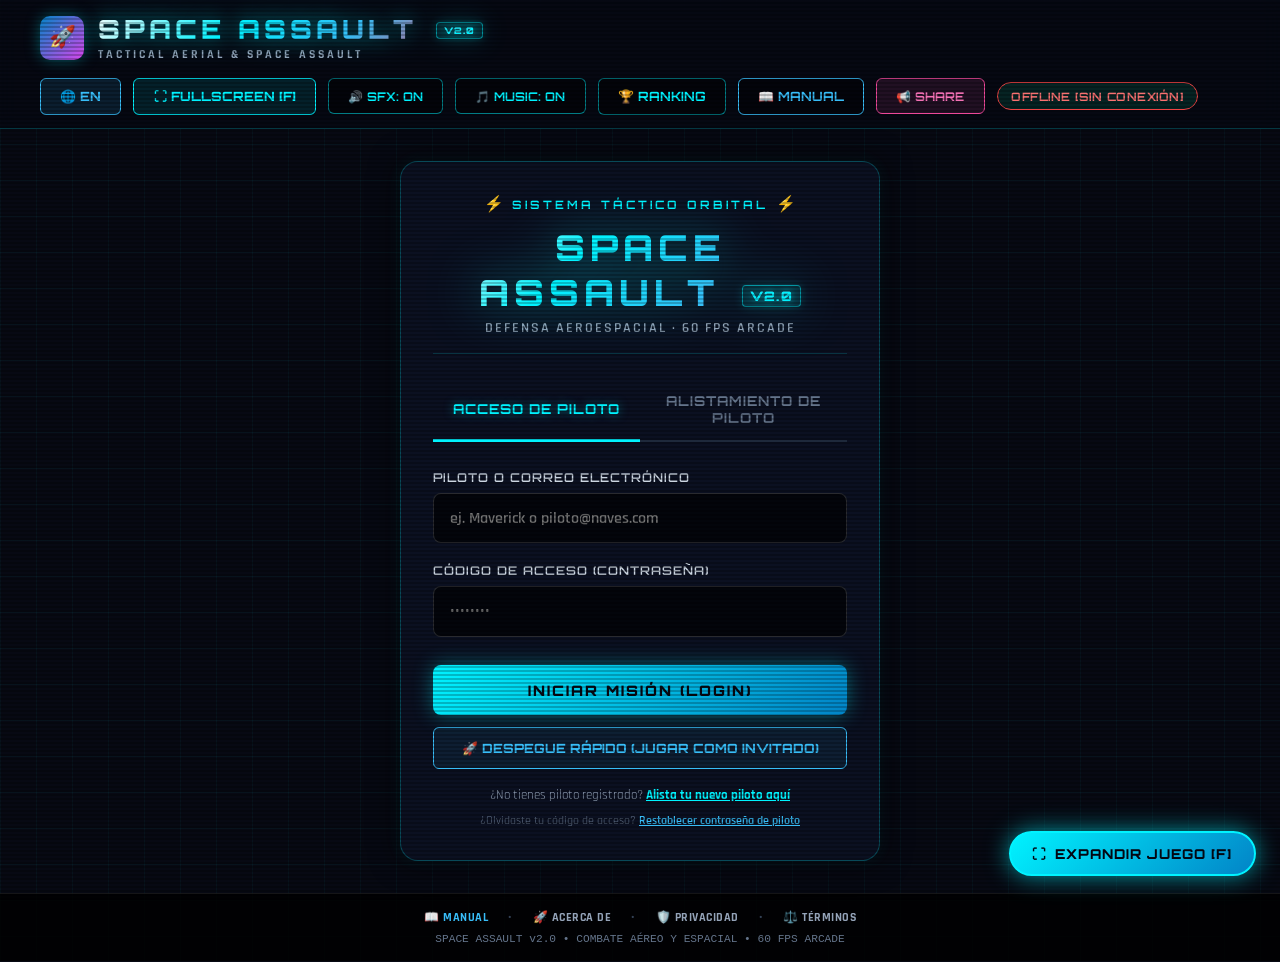
==== commit 624a6071: "feat: replace SQLite and technical programming terms with immersive Sci-Fi lore" ====
--- a/frontend/index.html
+++ b/frontend/index.html
@@ -5,7 +5,7 @@
   <meta name="viewport" content="width=device-width, initial-scale=1.0">
   <title>Space Assault v2.0 - Tactical Aerial & Space Combat</title>
   
-  <!-- Redes publicitarias externas (AdSense y Monetag: estrictamente condicionadas a dominio propio, NUNCA en CrazyGames) -->
+  <!-- Red publicitaria Monetag Oficial (Zona 12128966: Vignette Banner e Intersticial In-App para Web Propia) -->
   <script type="text/javascript">
     (function() {
       var isOwnSite = window.location.hostname.includes("onrender.com") || 
@@ -13,14 +13,7 @@
                       window.location.hostname === "127.0.0.1";
       if (!isOwnSite) return;
 
-      // 1. Google AdSense dinámico (solo en web propia)
-      var sAd = document.createElement("script");
-      sAd.async = true;
-      sAd.src = "https://pagead2.googlesyndication.com/pagead/js/adsbygoogle.js?client=ca-pub-6261859133501243";
-      sAd.crossOrigin = "anonymous";
-      document.head.appendChild(sAd);
-
-      // 2. Monetag SDK Programático con cola asíncrona (solo en web propia)
+      // 1. Manejador Monetag In-App Programático Oficial (Zona 12128966) con cola asíncrona
       function initMonetagHandler(zoneId) {
         var sdkName = "show_" + zoneId;
         var queue = [];
@@ -39,7 +32,7 @@
         };
 
         var script = document.createElement("script");
-        script.src = "https://yoszi.com/sdk.js";
+        script.src = "https://libtl.com/sdk.js";
         script.dataset.zone = zoneId;
         script.dataset.sdk = sdkName + "_raw";
         script.async = true;
@@ -65,13 +58,7 @@
 
       initMonetagHandler("12128966");
 
-      var sMulti = document.createElement("script");
-      sMulti.src = "https://quge5.com/88/tag.min.js";
-      sMulti.dataset.zone = "302008";
-      sMulti.async = true;
-      sMulti.setAttribute("data-cfasync", "false");
-      document.head.appendChild(sMulti);
-
+      // 2. Monetag Vignette Banner Oficial (Zona 12128966)
       var sVig = document.createElement("script");
       sVig.src = "https://n6wxm.com/vignette.min.js";
       sVig.dataset.zone = "12128966";
@@ -322,7 +309,7 @@
     <section id="lobby-container" class="cyber-card hidden">
       <div style="display: flex; justify-content: space-between; align-items: center; border-bottom: 1px solid rgba(255,255,255,0.1); padding-bottom: 1rem; margin-bottom: 1.5rem; flex-wrap: wrap; gap: 1rem;">
         <div>
-          <span style="font-size: 0.72rem; color: #34d399; font-family: monospace; letter-spacing: 1px;">● SESIÓN ACTIVA EN BASE DE DATOS SQLITE</span>
+          <span style="font-size: 0.72rem; color: #34d399; font-family: monospace; letter-spacing: 1px;">● PILOTO CONECTADO · EN LÍNEA</span>
           <h2 style="font-family: 'Orbitron', monospace; font-size: 1.75rem; color: #ffffff; margin-top: 0.25rem; letter-spacing: 2px;">SPACE ASSAULT <span class="game-version-badge">v1.7</span> · HANGAR DE COMBATE</h2>
         </div>
         <div style="display: flex; gap: 0.75rem; align-items: center; flex-wrap: wrap;">
@@ -378,7 +365,7 @@
         </div>
         <div style="background: rgba(0,0,0,0.35); border: 1px solid #1e293b; border-radius: 8px; padding: 0.75rem; text-align: center;">
           <p style="font-size: 0.65rem; color: #64748b; font-family: monospace;">VIDAS DE COMBATE</p>
-          <p id="stat-lives" style="font-size: 1.15rem; font-family: 'Orbitron', monospace; font-weight: bold; color: #f43f5e; margin-top: 0.2rem;">5</p>
+          <p id="stat-lives" style="font-size: 1.15rem; font-family: 'Orbitron', monospace; font-weight: bold; color: #f43f5e; margin-top: 0.2rem;">3</p>
         </div>
       </div>
 
@@ -418,12 +405,12 @@
         </button>
       </div>
 
-      <!-- Verificación JWT -->
+      <!-- Estado de Enlace y Telemetría -->
       <div style="background: rgba(0,0,0,0.4); border: 1px solid #1e293b; border-radius: 10px; padding: 1rem; font-size: 0.8rem; font-family: monospace; display: flex; flex-direction: column; gap: 0.5rem;">
         <div style="display: flex; justify-content: space-between; align-items: center; flex-wrap: wrap; gap: 0.5rem;">
-          <span style="color: #94a3b8;">Verificación criptográfica de token JWT contra SQLite:</span>
+          <span style="color: #94a3b8;">Estado del enlace de telemetría:</span>
           <button id="btn-verify-session" class="btn-cyber-outline" style="padding: 0.35rem 0.85rem; font-size: 0.75rem;">
-            Verificar /api/auth/me
+            Comprobar Enlace
           </button>
         </div>
         <div id="verify-result" style="color: #64748b;"></div>
@@ -487,7 +474,7 @@
           <span style="display: block; font-size: 0.62rem; font-family: monospace; color: #64748b; text-transform: uppercase;">VIDAS</span>
           <div style="display: flex; align-items: center; justify-content: center; gap: 0.3rem;">
             <span style="font-size: 0.95rem; filter: drop-shadow(0 0 6px rgba(244,63,94,0.7));">❤️</span>
-            <span id="hud-lives-count" style="font-family: 'Orbitron', monospace; font-size: 1rem; font-weight: 900; color: #f43f5e; text-shadow: 0 0 8px rgba(244,63,94,0.6);">5</span>
+            <span id="hud-lives-count" style="font-family: 'Orbitron', monospace; font-size: 1rem; font-weight: 900; color: #f43f5e; text-shadow: 0 0 8px rgba(244,63,94,0.6);">3</span>
           </div>
         </div>
 
@@ -851,7 +838,7 @@
           <span style="color: #34d399; font-weight: bold; font-size: 0.8rem;">🎁 Recompensa de Área:</span>
           <span id="vic-lives-reward-text" style="color: #34d399; font-weight: 800; font-family: monospace;">+1 VIDA EXTRA CONCEDIDA</span>
         </div>
-        <p id="vic-unlocked-msg" style="font-size: 0.7rem; color: #34d399; margin-top: 0.5rem;">✔ Siguiente fase desbloqueada en SQLite.</p>
+        <p id="vic-unlocked-msg" style="font-size: 0.7rem; color: #34d399; margin-top: 0.5rem;">✔ Siguiente fase desbloqueada y lista para desplegar.</p>
       </div>
 
       <div style="display: flex; gap: 0.75rem;">
@@ -866,6 +853,52 @@
       <button id="btn-share-victory" class="btn-cyber-outline" style="border-color: #10b981; color: #34d399; width: 100%; margin-top: 0.75rem; padding: 0.65rem; display: flex; align-items: center; justify-content: center; gap: 0.5rem; font-size: 0.8rem; font-weight: 800; background: rgba(16, 185, 129, 0.1);" title="Compartir victoria en redes sociales">
         <span>🏆</span> COMPARTIR MI VICTORIA EN REDES SOCIALES
       </button>
+    </div>
+  </div>
+
+  <!-- MODAL: Transición Táctica Patrocinada (Anuncio al Pasar de Área y al Pedir 2 Vidas) -->
+  <div id="tactical-ad-modal" class="modal-overlay hidden" style="z-index: 999999; background: rgba(3, 7, 18, 0.94); backdrop-filter: blur(8px);">
+    <div class="modal-box" style="max-width: 520px; width: 92%; text-align: center; border: 1px solid rgba(0, 243, 255, 0.4); box-shadow: 0 0 35px rgba(0, 243, 255, 0.25); border-radius: 12px; padding: 1.5rem;">
+      <div style="display: flex; justify-content: space-between; align-items: center; margin-bottom: 0.75rem; border-bottom: 1px solid #1e293b; padding-bottom: 0.5rem;">
+        <span id="tactical-ad-badge" style="font-size: 0.68rem; font-family: monospace; color: #00f3ff; background: rgba(0, 243, 255, 0.12); padding: 2px 8px; border-radius: 4px; border: 1px solid rgba(0, 243, 255, 0.3);">
+          🛸 TRANSMISIÓN PATROCINADA · HIPERSALTO
+        </span>
+        <span style="font-size: 0.65rem; font-family: monospace; color: #64748b;">PUBLICIDAD</span>
+      </div>
+
+      <h3 id="tactical-ad-title" style="font-family: 'Orbitron', monospace; font-size: 1.25rem; color: #38bdf8; font-weight: bold; margin-bottom: 0.25rem;">
+        PREPARANDO OPERACIÓN
+      </h3>
+      <p id="tactical-ad-subtitle" style="font-size: 0.78rem; color: #94a3b8; font-family: monospace; margin-bottom: 1rem;">
+        Sincronizando satélites orbitales y calibrando armamento...
+      </p>
+
+      <!-- Contenedor del Anuncio Patrocinado -->
+      <div id="tactical-ad-slot-box" style="min-height: 180px; background: rgba(0, 0, 0, 0.6); border: 1px dashed rgba(56, 189, 248, 0.35); border-radius: 8px; margin-bottom: 1rem; display: flex; align-items: center; justify-content: center; overflow: hidden; position: relative;">
+        <div style="text-align: center; padding: 1.5rem;">
+          <div style="font-size: 2.2rem; margin-bottom: 0.5rem; filter: drop-shadow(0 0 10px rgba(0, 243, 255, 0.6));">🛰️</div>
+          <p style="font-family: 'Orbitron', monospace; font-size: 0.95rem; color: #00f3ff; font-weight: bold; letter-spacing: 1px; margin-bottom: 0.35rem;">
+            TRANSMISIÓN SATELITAL PATROCINADA
+          </p>
+          <p style="font-size: 0.78rem; color: #94a3b8; font-family: 'Rajdhani', sans-serif;">
+            Enlace de telemetría seguro · Sincronizando coordenadas...
+          </p>
+        </div>
+      </div>
+
+      <!-- Barra de Progreso y Temporizador -->
+      <div style="width: 100%; height: 6px; background: #0f172a; border-radius: 9999px; overflow: hidden; margin-bottom: 0.75rem; border: 1px solid #1e293b;">
+        <div id="tactical-ad-progress-bar" style="height: 100%; width: 0%; background: linear-gradient(90deg, #00f3ff, #10b981); transition: width 0.1s linear;"></div>
+      </div>
+
+      <div style="display: flex; justify-content: space-between; align-items: center; gap: 1rem;">
+        <span id="tactical-ad-timer-text" style="font-size: 0.75rem; font-family: monospace; color: #fbbf24; font-weight: bold;">
+          ⏳ Continuando en 5s...
+        </span>
+        <button id="btn-tactical-ad-continue" class="btn-cyber-primary" style="padding: 0.5rem 1.25rem; font-size: 0.8rem; font-weight: bold;" disabled>
+          CONTINUAR ➔
+        </button>
+      </div>
     </div>
   </div>
 
@@ -1043,35 +1076,6 @@
           </div>
         </div>
 
-        <!-- ESPACIO DE PUBLICIDAD GOOGLE ADSENSE (INICIO DE MISIÓN) -->
-        <div id="ad-briefing-slot" class="ad-slot-box" style="margin-bottom: 0.5rem;">
-          <div style="display: flex; justify-content: space-between; align-items: center; margin-bottom: 0.35rem; font-family: monospace; font-size: 0.65rem; color: #64748b;">
-            <span>📢 PUBLICIDAD PATROCINADA · GOOGLE ADSENSE</span>
-            <span id="ad-launch-countdown" style="color: #38bdf8; display: none; font-weight: bold;">🚀 DESPEGUE EN <b id="ad-seconds-left">3</b>s...</span>
-          </div>
-
-          <!-- Contenedor Oficial Google AdSense -->
-          <div class="ad-content-wrapper" style="min-height: 90px; background: rgba(15, 23, 42, 0.7); border: 1px dashed rgba(56, 189, 248, 0.35); border-radius: 8px; display: flex; align-items: center; justify-content: center; overflow: hidden; padding: 4px;">
-            <ins class="adsbygoogle"
-                 style="display:inline-block;width:100%;max-width:680px;height:90px;"
-                 data-ad-client="ca-pub-6261859133501243"
-                 data-ad-slot="1668600475"
-                 data-ad-format="horizontal"
-                 data-adtest="on"
-                 data-full-width-responsive="true"></ins>
-
-            <!-- Banner de previsualización mientras se configura el Client ID real -->
-            <div class="ad-preview-banner" style="text-align: center; padding: 0.75rem;">
-              <p style="font-family: 'Orbitron', monospace; font-size: 0.75rem; color: #38bdf8; font-weight: bold; letter-spacing: 1px;">
-                [ESPACIO RESERVADO PARA ANUNCIO DE GOOGLE ADSENSE (728×90 / RESPONSIVO)]
-              </p>
-              <p style="font-size: 0.7rem; color: #94a3b8; font-family: 'Rajdhani', sans-serif; margin-top: 0.2rem;">
-                Para monetizar tus misiones: ingresa tu <code>ca-pub-XXXXXXXXXXXXXXXX</code> en <code>frontend/js/ads_config.js</code>.
-              </p>
-            </div>
-          </div>
-        </div>
-
       </div>
 
       <!-- Barra de Acción Inferior Fija (SIEMPRE VISIBLE sin importar zoom o resolución) -->
@@ -1138,7 +1142,7 @@
       <a href="/terminos.html" style="color: #94a3b8; text-decoration: none;" title="Términos de Servicio">⚖️ TÉRMINOS</a>
     </div>
     <div style="font-size: 0.7rem; color: #64748b;">
-      SPACE ASSAULT v2.0 • ARQUITECTURA DE SOFTWARE PRO • CERO MOCKS • 60 FPS CANVAS
+      SPACE ASSAULT v2.0 • COMBATE AÉREO Y ESPACIAL • 60 FPS ARCADE
     </div>
   </footer>
 
